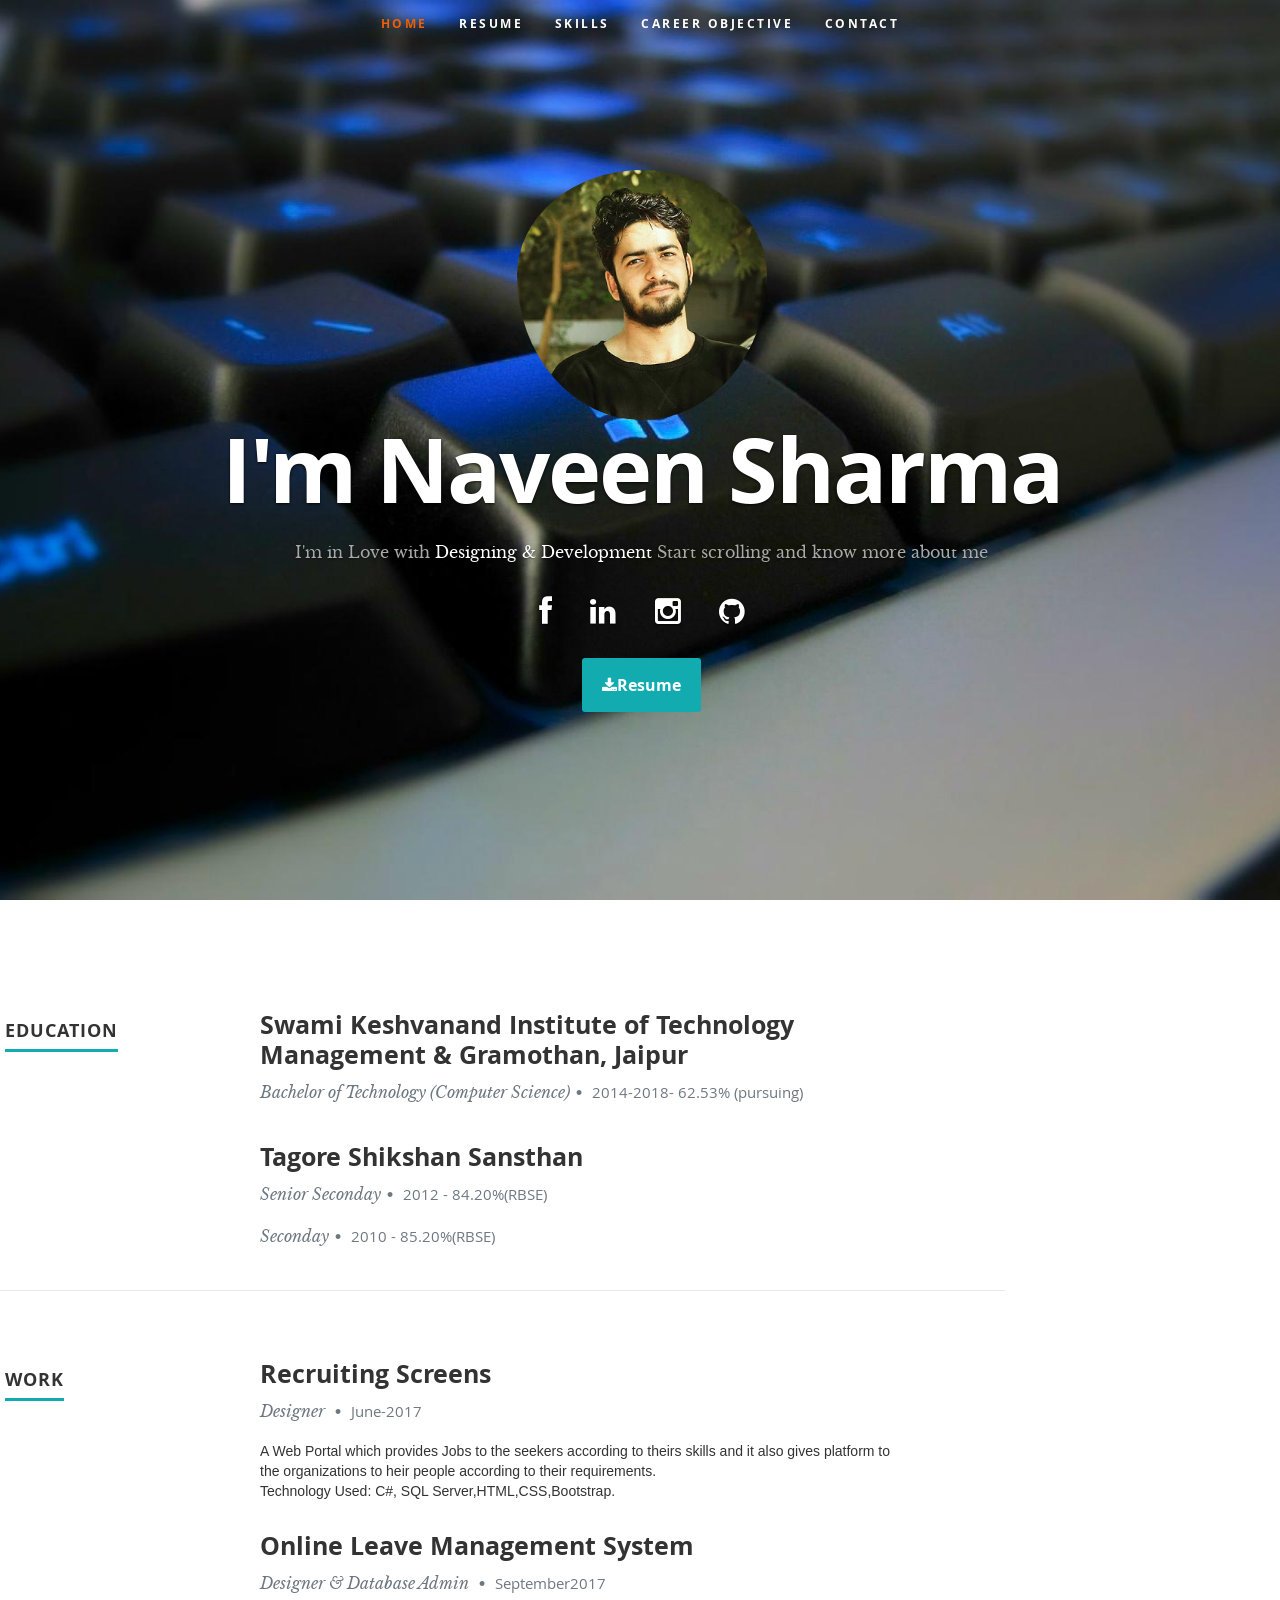
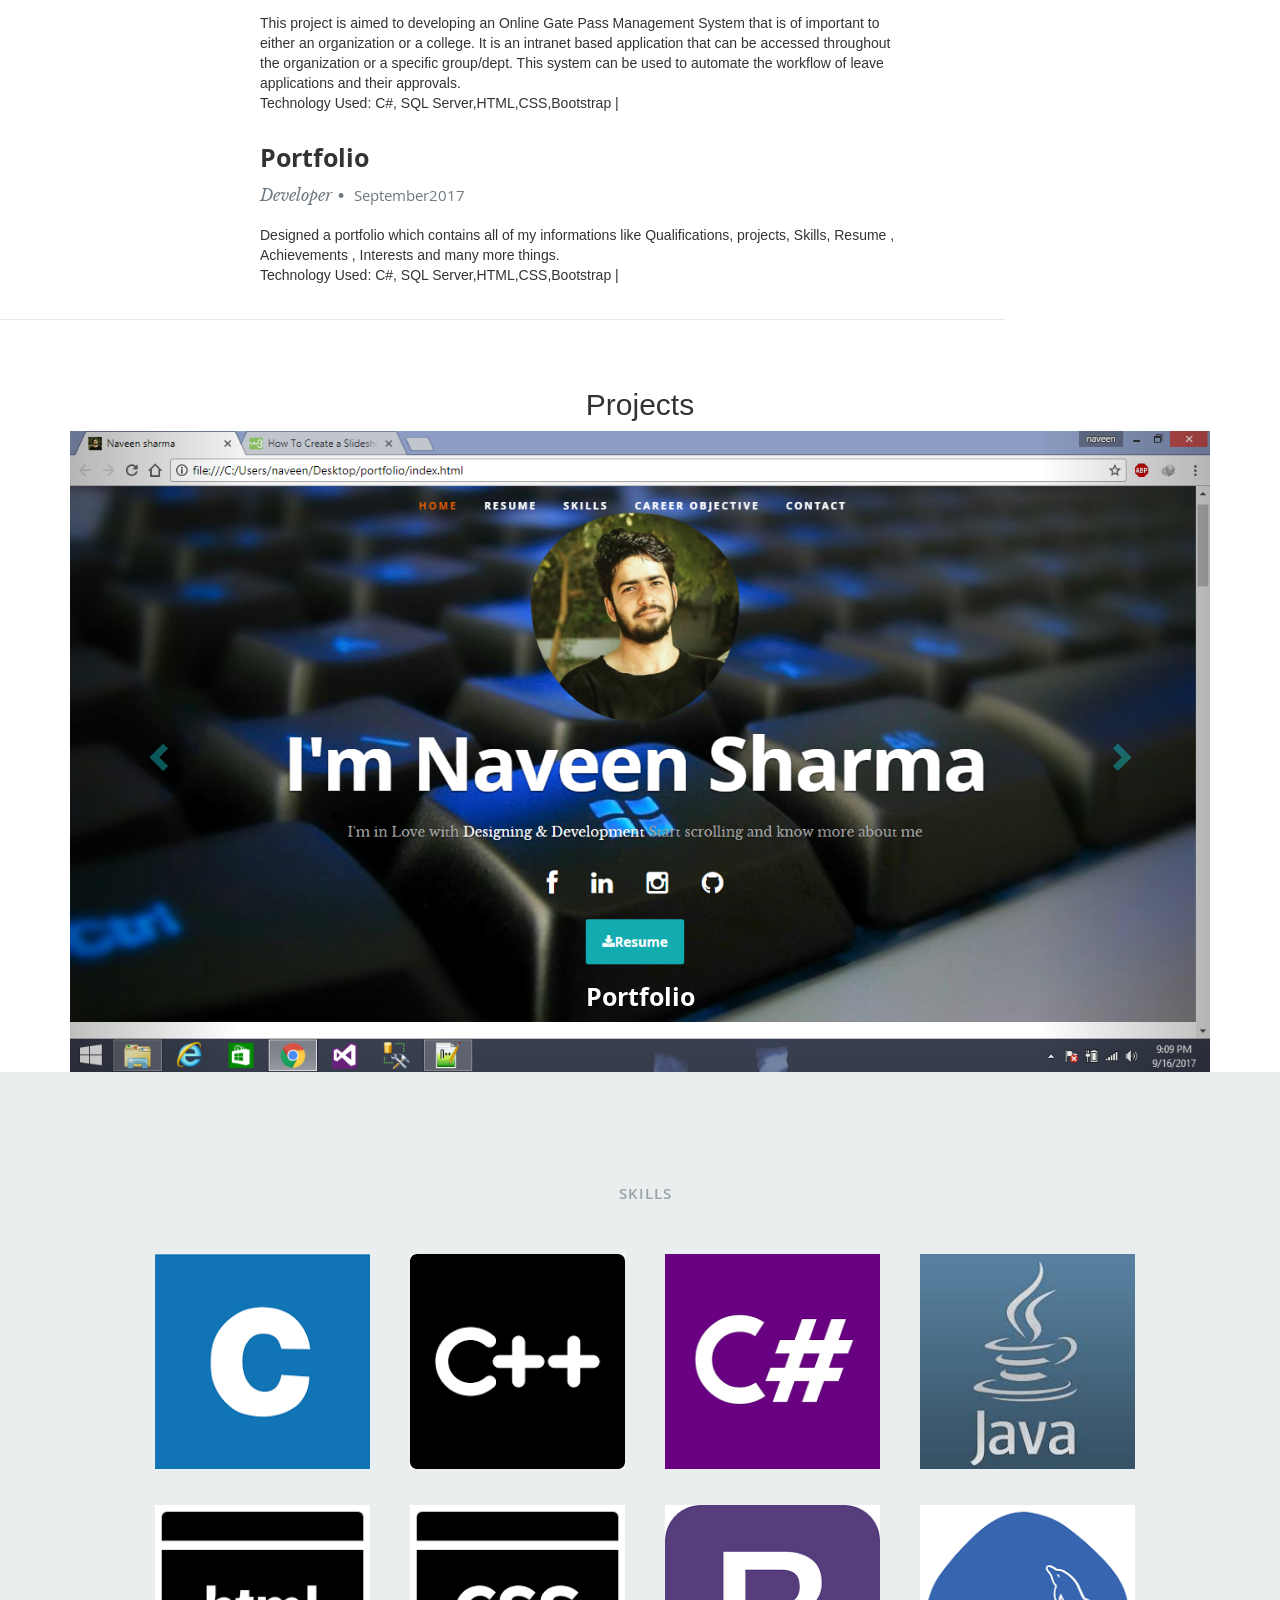
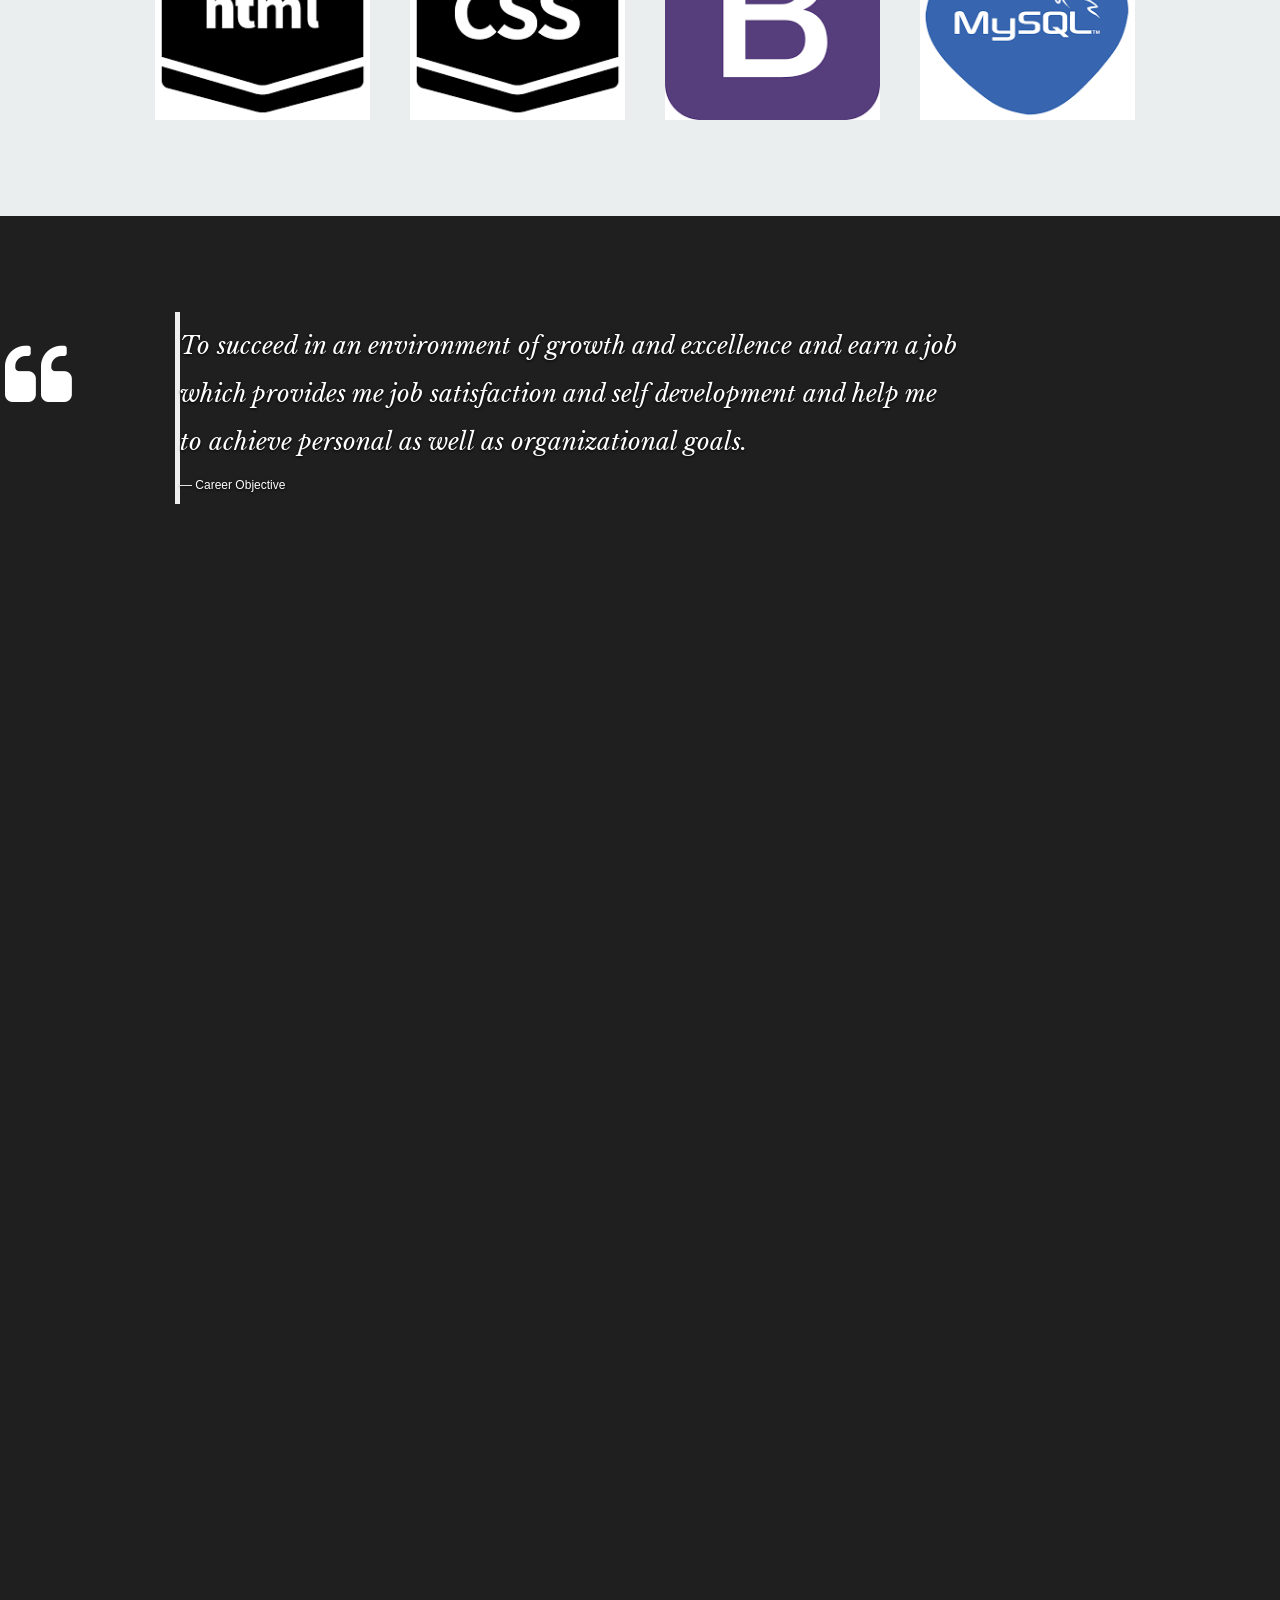
==== index.html @ 38b91054 "updates success" ====
<!DOCTYPE html>
<!--[if (gte IE 8)|!(IE)]><!--><html class="no-js" lang="en"> <!--<![endif]-->
<style>

</style>
<head>
   <meta charset="utf-8">
	<title>Naveen sharma</title>
	<meta name="portfolio" content="">
	<meta name="description" content="Webdesigner, Webdeveloper">
	<meta name="viewport" content="width=device-width, initial-scale=1, maximum-scale=1">

	<!-- CSS
    ================================================== -->
   <link rel="stylesheet" href="css/default.css">
	<link rel="stylesheet" href="css/layout.css">
   <link rel="stylesheet" href="css/media-queries.css">
   <link rel="stylesheet" href="css/magnific-popup.css">
   <link rel="stylesheet" href="https://maxcdn.bootstrapcdn.com/bootstrap/3.3.7/css/bootstrap.min.css">
   <link href="css/bootstrap.min.css" rel="stylesheet">
    <link href="css/material.min.css" rel="stylesheet">
    <link href="css/ripples.min.css" rel="stylesheet">
	 <link href="css/responsive.css" rel="stylesheet">
    <link href="css/animate.min.css" rel="stylesheet">
	<link rel="stylesheet" href="https://maxcdn.bootstrapcdn.com/bootstrap/3.3.7/css/bootstrap.min.css">
  <script src="https://ajax.googleapis.com/ajax/libs/jquery/3.2.1/jquery.min.js"></script>
  <script src="https://maxcdn.bootstrapcdn.com/bootstrap/3.3.7/js/bootstrap.min.js"></script>
	<style>
* {box-sizing:border-box}
body {font-family: Verdana,sans-serif;}
.mySlides {display:none}

/* Slideshow container */
.slideshow-container {
  max-width: 1000px;
  position: relative;
  margin: auto;
}

/* Caption text */
.text {
  color: #f2f2f2;
  font-size: 15px;
  padding: 8px 12px;
  position: absolute;
  bottom: 8px;
  width: 100%;
  text-align: center;
}

/* Number text (1/3 etc) */
.numbertext {
  color: #f2f2f2;
  font-size: 12px;
  padding: 8px 12px;
  position: absolute;
  top: 0;
}

/* The dots/bullets/indicators */
.dot {
  height: 13px;
  width: 13px;
  margin: 0 2px;
  background-color: #bbb;
  border-radius: 50%;
  display: inline-block;
  transition: background-color 0.6s ease;
}

.active {
  background-color: #717171;
}

/* Fading animation */
.fade {
  -webkit-animation-name: fade;
  -webkit-animation-duration: 1.5s;
  animation-name: fade;
  animation-duration: 1.5s;
}

@-webkit-keyframes fade {
  from {opacity: .4} 
  to {opacity: 1}
}

@keyframes fade {
  from {opacity: .4} 
  to {opacity: 1}
}

/* On smaller screens, decrease text size */
@media only screen and (max-width: 300px) {
  .text {font-size: 11px}
}
</style>
   

   <!-- Script
   ================================================== -->
	<script src="js/modernizr.js"></script>
	
	<script src="https://ajax.googleapis.com/ajax/libs/jquery/3.2.1/jquery.min.js"></script>

   <!-- Favicons
	================================================== -->
	<link rel="shortcut icon" href="favicon.ico" >


</head>

<body>

   <!-- Header
   ================================================== -->
   <header id="home">

      <nav id="nav-wrap">

         <a class="mobile-btn" href="#nav-wrap" title="Show navigation">Show navigation</a>
	      <a class="mobile-btn" href="#" title="Hide navigation">Hide navigation</a>

         <ul id="nav" class="nav">
            <li class="current"><a class="smoothscroll" href="#home">Home</a></li>
	         <li><a  href="https://drive.google.com/file/d/0B5dj8hkfL2C8Y2R0TUQ3bm9lOUE/view?usp=sharing">Resume</a></li>
            <li><a class="smoothscroll" href="#portfolio">Skills</a></li>
            <li><a class="smoothscroll" href="#testimonials">Career Objective</a></li>
            <li><a class="smoothscroll" href="#contact">Contact</a></li>
         </ul> 

      </nav>

      <div class="row banner">
         <div class="banner-text">
		 
		 <img class="img-circle" src="images/dp.png" style="padding-top:40px;width:250px;height:auto;border-radius:50%">
		 
            <h1 class="responsive-headline" style="padding-top:0px">I'm Naveen Sharma</h1>
            <h3>I'm in Love with <span>Designing & Development</span>
         Start  scrolling
            and know more about me</h3>
            
            <ul class="social">
               <li><a href="https://www.facebook.com/sharmanaveen1211"><i class="fa fa-facebook"></i></a></li>
               <li><a href="https://www.linkedin.com/in/sharmanaveen1211"><i class="fa fa-linkedin"></i></a></li>
               <li><a href="https://www.instagram.com/sharmaji_kaaa_ladka/"><i class="fa fa-instagram"></i></a></li>
               <li><a href="https://github.com/sharmanaveen1211"><i class="fa fa-github"></i></a></li>
            </ul>
			</div>
	
                  <p>
                     <a href="https://drive.google.com/file/d/0B5dj8hkfL2C8Y2R0TUQ3bm9lOUE/view?usp=sharing" class="button" ><i class="fa fa-download"></i>Resume</a>
                  </p>
               </div>
         </div>

   </header> 
 
   <section id="resume">
   
      <div class="row education">

         <div class="three columns header-col">
            <h1><span>Education</span></h1>
         </div>

         <div class="nine columns main-col">

            <div class="row item">

               <div class="twelve columns">

                  <h3>Swami Keshvanand Institute of Technology Management & Gramothan, Jaipur</h3>
                  <p class="info">Bachelor of Technology (Computer Science)<span>&bull;</span> <em class="date">2014-2018- 62.53% (pursuing)</em></p>


               </div>

            </div> <!-- item end -->

            <div class="row item">

               <div class="twelve columns">

                  <h3>Tagore Shikshan Sansthan</h3>
                  <p class="info">Senior Seconday<span>&bull;</span> <em class="date">2012 - 84.20%(RBSE)</em></p>
				   <p class="info">Seconday<span>&bull;</span> <em class="date">2010 - 85.20%(RBSE)</em></p>

               </div>

            </div> <!-- item end -->

         </div> <!-- main-col end -->

      </div> <!-- End Education -->


      <!-- Work
      ----------------------------------------------- -->
	  <div>
      <div class="row work">

         <div class="three columns header-col">
            <h1><span>Work</span></h1>
         </div>

         <div class="nine columns main-col">

            <div class="row item">

               <div class="twelve columns">

                  <h3>Recruiting Screens</h3>
                  <p class="info">Designer <span>&bull;</span> <em class="date">June-2017</em></p>

                  <p>
				  
                  A Web Portal which provides Jobs to the seekers according to theirs skills and it also gives platform to the organizations
				  to heir people according to their requirements.</br>
				  Technology Used: C#, SQL Server,HTML,CSS,Bootstrap.
                  </p>
				 
				  </div>
				  <div>
				  
				  

               </div>

            </div> <!-- item end -->

            <div class="row item">

               <div class="twelve columns">

                  <h3>Online Leave Management System</h3>
                  <p class="info">Designer & Database Admin <span>&bull;</span> <em class="date"> September2017 </em></p>

                  <p>
                  This project is aimed to developing an Online Gate Pass Management System that
                   is of important to either an organization or a college. It is an intranet based
                      application that can be accessed throughout the organization or a specific
                  group/dept. This system can be used to automate the workflow of leave applications
                  and their approvals.</br>
                    Technology Used: C#, SQL Server,HTML,CSS,Bootstrap |
                  </p>
                 
               </div>

            </div> <!-- item end -->
			 <div class="row item">

               <div class="twelve columns">

                  <h3>Portfolio</h3>
                  <p class="info">Developer<span>&bull;</span> <em class="date"> September2017 </em></p>

                  <p>
				  Designed a portfolio which contains all of my informations like Qualifications, projects,
				  Skills, Resume , Achievements , Interests and many more things.
                  </br>
                    Technology Used: C#, SQL Server,HTML,CSS,Bootstrap |
                  </p>

               </div>

            </div> <!-- item end -->

         </div> <!-- main-col end -->

      </div> <!-- End Work -->
	  

<div class="container">
  <h2 style="text-align:center">Projects</h2>
  <div id="myCarousel" class="carousel slide" data-ride="carousel">
    <!-- Indicators -->
    <ol class="carousel-indicators">
      <li data-target="#myCarousel" data-slide-to="0" class="active"></li>
      <li data-target="#myCarousel" data-slide-to="1"></li>
      <li data-target="#myCarousel" data-slide-to="2"></li>
    </ol>

    <!-- Wrapper for slides -->
    <div class="carousel-inner">

      <div class="item active">
        <img src="images/slide1.png" alt="" style="width:100%;">
        <div class="carousel-caption">
          <h3>Portfolio</h3>
          
        </div>
      </div>

      <div class="item">
        <img src="images/recruitingscreens.png" alt="" style="width:100%;">
        <div class="carousel-caption">
          <h3>Recruiting Screens</h3>
          
        </div>
      </div>
    
      <div class="item">
        <img src="images/slide3.jpg" alt="" style="width:100%;">
       <div class="carousel-caption">
          <h3> Online Leave Management System</h3>
        </div>
      </div>
  
    </div>

    <!-- Left and right controls -->
    <a class="left carousel-control" href="#myCarousel" data-slide="prev">
      <span class="glyphicon glyphicon-chevron-left"></span>
      <span class="sr-only">Previous</span>
    </a>
    <a class="right carousel-control" href="#myCarousel" data-slide="next">
      <span class="glyphicon glyphicon-chevron-right"></span>
      <span class="sr-only">Next</span>
    </a>
  </div>
</div>


   <section id="portfolio" style="padding-left:150px">

      <div class="row">

         <div class="twelve columns collapsed">

            <h1>Skills</h1>

            <!-- portfolio-wrapper -->
            <div id="portfolio-wrapper" class="bgrid-quarters s-bgrid-thirds cf">

          	   <div class="columns portfolio-item">
                  <div class="item-wrap">

                     <a href="#modal-01" title="">
                        <img  alt="" src="images/c.jpg" style="image-align:center">
                        <div class="overlay">
                           <div class="portfolio-item-meta">
          					      <h5>C Language</h5>
                           
          					   </div>
                        </div>
                        <div class="link-icon"><i class="icon-plus"></i></div>
                     </a>

                  </div>
          		</div> <!-- item end -->

               <div class="columns portfolio-item">
                  <div class="item-wrap">

                     <a href="#modal-02" title="">
                        <img alt="" src="images/cplus.jpg">
                        <div class="overlay">
                           <div class="portfolio-item-meta">
          					      <h5>C++ Language</h5>
                              
          					   </div>
                        </div>
                        <div class="link-icon"><i class="icon-plus"></i></div>
                     </a>

                  </div>
          		</div> <!-- item end -->

               <div class="columns portfolio-item">
                  <div class="item-wrap">

                     <a href="#modal-03" title="">
                        <img alt="" src="images/csharp.jpg">
                        <div class="overlay">
                           <div class="portfolio-item-meta">
          					      <h5>C#</h5>
                              <p>Backend</p>
          					   </div>
                        </div>
                        <div class="link-icon"><i class="icon-plus"></i></div>
                     </a>

                  </div>
          		</div> <!-- item end -->

               <div class="columns portfolio-item">
                  <div class="item-wrap">

                     <a href="#modal-04" title="">
                        <img alt="" src="images/java.jpg">
                        <div class="overlay">
                           <div class="portfolio-item-meta">
          					      <h5>Java</h5>
                              <p>Beginner</p>
          					   </div>
                        </div>
                        <div class="link-icon"><i class="icon-plus"></i></div>
                     </a>

                  </div>
          		</div> <!-- item end -->

               <div class="columns portfolio-item">
                  <div class="item-wrap">

                     <a href="#modal-05" title="">
                        <img alt="" src="images/html.jpg">
                        <div class="overlay">
                           <div class="portfolio-item-meta">
          					      <h5>HTML</h5>
                              <p>Desiging</p>
          					   </div>
                        </div>
                        <div class="link-icon"><i class="icon-plus"></i></div>
                     </a>

                  </div>
          		</div> <!-- item end -->

               <div class="columns portfolio-item">
                  <div class="item-wrap">

                     <a href="#modal-06" title="">
                        <img alt="" src="images/css.jpg">
                        <div class="overlay">
                           <div class="portfolio-item-meta">
          					      <h5>CSS</h5>
                              <p>Desiging</p>
          					   </div>
                        </div>
                        <div class="link-icon"><i class="icon-plus"></i></div>
                     </a>

                  </div>
          		</div> <!-- item end -->

               <div class="columns portfolio-item">
                  <div class="item-wrap">

                     <a href="#modal-07" title="">
                        <img alt="" src="images/bootstrap.jpg">
                        <div class="overlay">
                           <div class="portfolio-item-meta">
          					      <h5>Bootstrap</h5>
                              <
          					   </div>
                        </div>
                        <div class="link-icon"><i class="icon-plus"></i></div>
                     </a>

                  </div>
          		</div> <!-- item end -->

               <div class="columns portfolio-item">
                  <div class="item-wrap">

                     <a href="#modal-08" title="">
                        <img alt="" src="images/mysql.jpg">
                        <div class="overlay">
                           <div class="portfolio-item-meta">
          					      <h5>MySql</h5>
                              <p>Database</p>
          					   </div>
                        </div>
                        <div class="link-icon"><i class="icon-plus"></i></div>
                     </a>

                  </div>
          		</div>  <!-- item end -->
				

            </div> <!-- portfolio-wrapper end -->

         </div> <!-- twelve columns end -->


         <!-- Modal Popup
	      --------------------------------------------------------------- -->

         <div id="modal-01" class="popup-modal mfp-hide">

		      <img class="scale-with-grid" src="images/m-c.jpg" alt="" />

		      <div class="description-box">
			      <h4>C Language</h4>
			      <p>C is a computer programming language. That means that you can use C to create lists of instructions for a computer to follow. C is one of thousands of programming languages currently in use..</p>
               <span class="categories"><i class="fa fa-tag"></i>Base Language</span>
		      </div>

            <div class="link-box">
               
		         <a class="popup-modal-dismiss">Close</a>
            </div>

	      </div><!-- modal-01 End -->

         <div id="modal-02" class="popup-modal mfp-hide">

		      <img class="scale-with-grid" src="images/m-cplus.jpg" alt="" />

		      <div class="description-box">
			      <h4>C++ language</h4>
			      <p>C++ is a general-purpose object-oriented programming (OOP) language, developed by Bjarne Stroustrup, and is an extension of the C language. ... Initially, the language was called "C with classes" as it had all the properties of the C language with an additional concept of "classes." However, it was renamed C++ in 1983..</p>
               <span class="categories"><i class="fa fa-tag"></i>Object Oriented Language</span>
		      </div>

            <div class="link-box">
               
		         <a class="popup-modal-dismiss">Close</a>
            </div>

	      </div><!-- modal-02 End -->

         <div id="modal-03" class="popup-modal mfp-hide">

		      <img class="scale-with-grid" src="images/m-csharp.jpg" alt="" />

		      <div class="description-box">
			      <h4>C#</h4>
			      <p>C# (pronounced "C-sharp") is an object-oriented programming language from Microsoft that aims to combine the computing power of C++ with the programming ease of Visual Basic. C# is based on C++ and contains features similar to those of Java..</p>
               <span class="categories"><i class="fa fa-tag"></i>Backend</span>
		      </div>

            <div class="link-box">
              
		         <a class="popup-modal-dismiss">Close</a>
            </div>

	      </div><!-- modal-03 End -->

         <div id="modal-04" class="popup-modal mfp-hide">

		      <img class="scale-with-grid" src="images/m-java.jpg" alt="" />

		      <div class="description-box">
			      <h4>Java</h4>
			      <p>Java is an Object-Oriented Language. Java is defined as an object-oriented language similar to C++, but simplified to eliminate language features that cause common programming errors. ... Bytecode can also be converted directly into machine language instructions by a just-in-time compiler (JIT).</p>
               <span class="categories"><i class="fa fa-tag"></i>Beginner</span>
		      </div>

            <div class="link-box">
               
		         <a class="popup-modal-dismiss">Close</a>
            </div>

	      </div><!-- modal-04 End -->

         <div id="modal-05" class="popup-modal mfp-hide">

		      <img class="scale-with-grid" src="images/m-html.jpg" alt="" />

		      <div class="description-box">
			      <h4>HTML</h4>
			      <p>The definition of HTML is HyperText Markup Language. ... Markup is what HTML tags do to the text inside them. They mark it as a certain type of text (italicised text, for example). HTML is a Language, as it has code-words and syntax like any other language.It is used for Webdesigning</p>
               <span class="categories"><i class="fa fa-tag"></i>Webdesign</span>
		      </div>

            <div class="link-box">
               
		         <a class="popup-modal-dismiss">Close</a>
            </div>

	      </div><!-- modal-05 End -->

         <div id="modal-06" class="popup-modal mfp-hide">

		      <img class="scale-with-grid" src="images/m-css.jpg" alt="" />

		      <div class="description-box">
			      <h4>CSS</h4>
			      <p>Cascading Style Sheets (CSS) is a style sheet language used for describing the presentation of a document written in a markup language.CSS is designed primarily to enable the separation of presentation and content, including aspects such as the layout, colors, and fonts.</p>
               <span class="categories"><i class="fa fa-tag"></i>Webdesign</span>
		      </div>

            <div class="link-box">
              
		         <a class="popup-modal-dismiss">Close</a>
            </div>

	      </div><!-- modal-06 End -->

         <div id="modal-07" class="popup-modal mfp-hide">

		      <img class="scale-with-grid" src="images/m-bootstrap.jpg" alt="" />

		      <div class="description-box">
			      <h4>Bootstrap</h4>
			      <p>Bootstrap is a free and open-source front-end web framework for designing websites and web applications. It contains HTML- and CSS-based design templates for typography, forms, buttons, navigation and other interface components, as well as optional JavaScript extensions. Unlike many web frameworks, it concerns itself with front-end development only.</p>
               <span class="categories"><i class="fa fa-tag"></i>Webdesign</span>
		      </div>

            <div class="link-box">
               
		         <a class="popup-modal-dismiss">Close</a>
            </div>

	      </div><!-- modal-07 End -->

         <div id="modal-08" class="popup-modal mfp-hide">

		      <img class="scale-with-grid" src="images/m-mysql.jpg" alt="" />

		      <div class="description-box">
			      <h4>MySQL</h4>
			      <p>MySQL is an open source relational database management system which is used to create database while a software development or Web developement.</p>
               <span class="categories"><i class="fa fa-tag"></i>Database</span>
		      </div>

            <div class="link-box">
               
		         <a class="popup-modal-dismiss">Close</a>
            </div>

	      </div><!-- modal-01 End -->


      </div> <!-- row End -->

   </section> <!-- Portfolio Section End-->
   
   
  

   <section id="testimonials">

      <div class="text-container">

         <div class="row">

            <div class="two columns header-col">

               <h1><span>Career Objective</span></h1>

            </div>

            <div class="ten columns flex-container">

               <div class="flexslider">

                  <ul class="slides">

                     <li>
                        <blockquote>
                           <p> To succeed in an environment of growth and excellence and earn a job which provides me job satisfaction and 
                               self development and help me to achieve personal as well as organizational goals.						   
                           </p>
                           <cite>Career Objective</cite>
                        </blockquote>
                     </li> <!-- slide ends -->

                    

                  </ul>

               </div> <!-- div.flexslider ends -->

            </div> <!-- div.flex-container ends -->

         </div> <!-- row ends -->

       </div>  <!-- text-container ends -->

   </section> <!-- Testimonials Section End-->
   


   <!-- Contact Section
   ================================================== -->
   <div style="padding-top:25px;background:#99e6ff">
   <h1 style="text-align:center; font-size:67.5px;font-family:High Tower Text;"> Location </h>
  <div class="map-area" style="padding-top:35px">
<div class="map">
<iframe src="https://www.google.com/maps/embed/v1/place?key=AIzaSyAolcLTY3ocJUfRWX0HcW7jisp1Cs_P0Go&q=The+Devil's+Club,Jagatpura+Jaipur" width="100%" height="400" frameborder="0" style="border:0" allowfullscreen></iframe>
</div>
</div>
</div>          




 <section id="contact">
      <div class="container">
        <div class="row">
          <div class=" wow fadeInLeft" data-wow-duration="1000ms" data-wow-delay="300ms">
            <h2 class="section-title">For Contact</h2>
            <div class="row">
              <div class="col-md-4 col-sm-4">
                <div class="info">
                  <div class="icon">
                    <i class="mdi-maps-map"></i>
                  </div>
                  <h4>Location</h4>
                  <p>Jaipur, Rajasthan</p>
                </div>
              </div>
              <div class="col-md-4 col-sm-4">
                <div class="info">
                  <div class="icon">
                    <a href="mailto:sharmanaveen1211@gmail.com"><i class="mdi-content-mail"></i></a>
                  </div>
                  <h4>Email</h4>
                  <p>sharmanaveen1211@gmail.com</p>
                </div>
              </div>
              <div class="clear"></div>
              <div class="col-md-4 col-sm-4">
                <div class="info">
                  <div class="icon">
                    <i class="mdi-action-settings-phone"></i>
                  </div>
                  <h4>Phone Number</h4>
                  <p>+91-9587121212</p>
                </div>
              </div>
              
          
        </div>
      </div>
    </section>      
            


   <!-- footer
   ================================================== -->
   <footer>

      <div class="row">

         <div class="twelve columns">

            <ul class="social-links">
               <li><a href="https://www.facebook.com/sharmanaveen1211"><i class="fa fa-facebook"></i></a></li>
               <li><a href="https://www.linkedin.com/in/sharmanaveen1211"><i class="fa fa-linkedin"></i></a></li>
               <li><a href="https://www.instagram.com/sharmaji_kaaa_ladka/"><i class="fa fa-instagram"></i></a></li>
               <li><a href="https://github.com/sharmanaveen1211"><i class="fa fa-github"></i></a></li>
            </ul>

            <ul class="copyright">
               <li>&copy; Copyright 2017 Naveen Sharma</li>
               <li>Designed and Developed by Naveen Sharma</a></li>   
            </ul>

         </div>

         <div id="go-top"><a class="smoothscroll" title="Back to Top" href="#home"><i class="icon-up-open"></i></a></div>

      </div>

   </footer> <!-- Footer End-->

   <!-- Java Script
   ================================================== -->
   <script src="http://ajax.googleapis.com/ajax/libs/jquery/1.10.2/jquery.min.js"></script>
   <script>window.jQuery || document.write('<script src="js/jquery-1.10.2.min.js"><\/script>')</script>
   <script type="text/javascript" src="js/jquery-migrate-1.2.1.min.js"></script>

   <script src="js/jquery.flexslider.js"></script>
   <script src="js/waypoints.js"></script>
   <script src="js/jquery.fittext.js"></script>
   <script src="js/magnific-popup.js"></script>
   <script src="js/init.js"></script>

</body>

</html>
---- css/default.css ----
/*
=====================================================================
*   Ceevee v1.0 Default Stylesheet
*   url: styleshout.com
*   03-17-2014
=====================================================================

TOC:
a. Webfonts and Icon fonts
b. Reset
c. Default Styles
   1. Basic
   2. Typography
   3. Links
   4. Images
   5. Buttons
   6. Forms
d. Grid
e. Others
   1. Clearing
   2. Misc

=====================================================================  */

/* ------------------------------------------------------------------ */
/* a. Webfonts and Icon fonts
 ------------------------------------------------------------------ */

@import url("fonts.css");
@import url("fontello/css/fontello.css");
@import url("font-awesome/css/font-awesome.min.css");

/* ------------------------------------------------------------------
/* b. Reset
      Adapted from:
      Normalize.css - https://github.com/necolas/normalize.css/
      HTML5 Doctor Reset - html5doctor.com/html-5-reset-stylesheet/
/* ------------------------------------------------------------------ */

html, body, div, span, object, iframe,
h1, h2, h3, h4, h5, h6, p, blockquote, pre,
abbr, address, cite, code,
del, dfn, em, img, ins, kbd, q, samp,
small, strong, sub, sup, var,
b, i,
dl, dt, dd, ol, ul, li,
fieldset, form, label, legend,
table, caption, tbody, tfoot, thead, tr, th, td,
article, aside, canvas, details, figcaption, figure,
footer, header, hgroup, menu, nav, section, summary,
time, mark, audio, video {
   margin: 0;
   padding: 0;
   border: 0;
   outline: 0;
   font-size: 100%;
   vertical-align: baseline;
   background: transparent;
}

article,aside,details,figcaption,figure,
footer,header,hgroup,menu,nav,section {
   display: block;
}

audio,
canvas,
video {
   display: inline-block;
}

audio:not([controls]) {
   display: none;
   height: 0;
}

[hidden] { display: none; }

code, kbd, pre, samp {
   font-family: monospace, serif;
   font-size: 1em;
}

pre {
   white-space: pre;
   white-space: pre-wrap;
   word-wrap: break-word;
}

blockquote, q { quotes: &#8220 &#8220; }

blockquote:before, blockquote:after,
q:before, q:after {
   content: '';
   content: none;
}

ins {
   background-color: #ff9;
   color: #000;
   text-decoration: none;
}

mark {
   background-color: #A7F4F6;
   color: #555;
}

del { text-decoration: line-through; }

abbr[title], dfn[title] {
   border-bottom: 1px dotted;
   cursor: help;
}

table {
   border-collapse: collapse;
   border-spacing: 0;
}


/* ------------------------------------------------------------------ */
/* c. Default and Basic Styles
      Adapted from:
      Skeleton CSS Framework - http://www.getskeleton.com/
      Typeplate Typographic Starter Kit - http://typeplate.com/
/* ------------------------------------------------------------------ */

/*  1. Basic  ------------------------------------------------------- */

*,
*:before,
*:after {
   -moz-box-sizing: border-box;
   -webkit-box-sizing: border-box;
   box-sizing: border-box;
}

html {
   font-size: 62.5%;
   -webkit-font-smoothing: antialiased;
}

body {
   background: #fff;
   font-family: 'opensans-regular', sans-serif;
   font-weight: normal;
   font-size: 15px;
   line-height: 30px;
	color: #838C95;

   -webkit-font-smoothing: antialiased; /* Fix for webkit rendering */
	-webkit-text-size-adjust: 100%;
}

/*  2. Typography
       Vertical rhythm with leading derived from 6
--------------------------------------------------------------------- */

h1, h2, h3, h4, h5, h6 {
   color: #313131;
	font-family: 'opensans-bold', sans-serif;
   font-weight: normal;
}
h1 a, h2 a, h3 a, h4 a, h5 a, h6 a { font-weight: inherit; }
h1 { font-size: 38px; line-height: 42px; margin-bottom: 12px; letter-spacing: -1px; }
h2 { font-size: 28px; line-height: 36px; margin-bottom: 6px; }
h3 { font-size: 22px; line-height: 30px; margin-bottom: 12px; }
h4 { font-size: 20px; line-height: 30px; margin-bottom: 6px; }
h5 { font-size: 18px; line-height: 30px; }
h6 { font-size: 14px; line-height: 30px; }
.subheader { }

p { margin: 0 0 30px 0; }
p img { margin: 0; }
p.lead {
   font: 19px/36px 'opensans-light', sans-serif;
   margin-bottom: 18px;
}

/* for 'em' and 'strong' tags, font-size and line-height should be same with
the body tag due to rendering problems in some browsers */
em { font: 15px/30px 'opensans-italic', sans-serif; }
strong, b { font: 15px/30px 'opensans-bold', sans-serif; }
small { font-size: 11px; line-height: inherit; }

/*	Blockquotes */
blockquote {
   margin: 30px 0px;
   padding-left: 40px;
   position: relative;
}
blockquote:before {
   content: "\201C";
   opacity: 0.45;
   font-size: 80px;
   line-height: 0px;
   margin: 0;
   font-family: arial, sans-serif;

   position: absolute;
   top:  30px;
	left: 0;
}
blockquote p {
   font-family: 'librebaskerville-italic', serif;
   padding: 0;
   font-size: 18px;
   line-height: 36px;
}
blockquote cite {
   display: block;
   font-size: 12px;
   font-style: normal;
   line-height: 18px;
}
blockquote cite:before { content: "\2014 \0020"; }
blockquote cite a,
blockquote cite a:visited { color: #8B9798; border: none }

/* ---------------------------------------------------------------------
/*  Pull Quotes Markup
/*
    <aside class="pull-quote">
		<blockquote>
			<p></p>
		</blockquote>
	 </aside>
/*
/* --------------------------------------------------------------------- */
.pull-quote {
   position: relative;
	padding: 18px 30px 18px 0px;
}
.pull-quote:before,
.pull-quote:after {
	height: 1em;
	opacity: 0.45;
	position: absolute;
	font-size: 80px;
   font-family: Arial, Sans-Serif;
}
.pull-quote:before {
	content: "\201C";
	top:  33px;
	left: 0;
}
.pull-quote:after {
	content: '\201D';
	bottom: -33px;
	right: 0;
}
.pull-quote blockquote {
   margin: 0;
}
.pull-quote blockquote:before {
   content: none;
}

/* Abbreviations */
abbr {
   font-family: 'opensans-bold', sans-serif;
	font-variant: small-caps;
	text-transform: lowercase;
   letter-spacing: .5px;
	color: gray;
}
abbr:hover { cursor: help; }

/* drop cap */
.drop-cap:first-letter {
	float: left;
	margin: 0;
	padding: 14px 6px 0 0;
	font-size: 84px;
	font-family: /* Copperplate */ 'opensans-bold', sans-serif;
   line-height: 60px;
	text-indent: 0;
	background: transparent;
	color: inherit;
}

hr { border: solid #E3E3E3; border-width: 1px 0 0; clear: both; margin: 11px 0 30px; height: 0; }


/*  3. Links  ------------------------------------------------------- */

a, a:visited {
   text-decoration: none;
   outline: 0;
   color: #11ABB0;

   -webkit-transition: color .3s ease-in-out;
   -moz-transition: color .3s ease-in-out;
   -o-transition: color .3s ease-in-out;
   transition: color .3s ease-in-out;
}
a:hover, a:focus { color: #313131; }
p a, p a:visited { line-height: inherit; }


/*  4. List  --------------------------------------------------------- */

ul, ol { margin-bottom: 24px; margin-top: 12px; }
ul { list-style: none outside; }
ol { list-style: decimal; }
ol, ul.square, ul.circle, ul.disc { margin-left: 30px; }
ul.square { list-style: square outside; }
ul.circle { list-style: circle outside; }
ul.disc { list-style: disc outside; }
ul ul, ul ol,
ol ol, ol ul { margin: 6px 0 6px 30px; }
ul ul li, ul ol li,
ol ol li, ol ul li { margin-bottom: 6px; }
li { line-height: 18px; margin-bottom: 12px; }
ul.large li { }
li p { }

/* ---------------------------------------------------------------------
/*  Stats Tab Markup

    <ul class="stats-tabs">
		<li><a href="#">[value]<b>[name]</b></a></li>
	 </ul>

    Extend this object into your markup.
/*
/* --------------------------------------------------------------------- */
.stats-tabs {
   padding: 0;
   margin: 24px 0;
}
.stats-tabs li {
	display: inline-block;
	margin: 0 10px 18px 0;
	padding: 0 10px 0 0;
	border-right: 1px solid #ccc;
}
.stats-tabs li:last-child {
	margin: 0;
	padding: 0;
	border: none;
}
.stats-tabs li a {
	display: inline-block;
	font-size: 22px;
	font-family: 'opensans-bold', sans-serif;
   border: none;
   color: #313131;
}
.stats-tabs li a:hover {
   color:#11ABB0;
}
.stats-tabs li a b {
	display: block;
	margin: 6px 0 0 0;
	font-size: 13px;
	font-family: 'opensans-regular', sans-serif;
   color: #8B9798;
}

/* definition list */
dl { margin: 12px 0; }
dt { margin: 0; color:#11ABB0; }
dd { margin: 0 0 0 20px; }

/* Lining Definition Style Markup */
.lining dt,
.lining dd {
	display: inline;
	margin: 0;
}
.lining dt + dt:before,
.lining dd + dt:before {
	content: "\A";
	white-space: pre;
}
.lining dd + dd:before {
	content: ", ";
}
.lining dd:before {
	content: ": ";
	margin-left: -0.2em;
}

/* Dictionary Definition Style Markup */
.dictionary-style dt {
	display: inline;
	counter-reset: definitions;
}
.dictionary-style dt + dt:before {
	content: ", ";
	margin-left: -0.2em;
}
.dictionary-style dd {
	display: block;
	counter-increment: definitions;
}
.dictionary-style dd:before {
	content: counter(definitions, decimal) ". ";
}

/* Pagination */
.pagination {
   margin: 36px auto;
   text-align: center;
}
.pagination ul li {
   display: inline-block;
   margin: 0;
   padding: 0;
}
.pagination .page-numbers {
   font: 15px/18px 'opensans-bold', sans-serif;
   display: inline-block;
   padding: 6px 10px;
   margin-right: 3px;
   margin-bottom: 6px;
	color: #6E757C;
	background-color: #E6E8EB;

	-webkit-transition: all 200ms ease-in-out;
	-moz-transition: all 200ms ease-in-out;
	-o-transition: all 200ms ease-in-out;
	-ms-transition: all 200ms ease-in-out;
	transition: all 200ms ease-in-out;

   -moz-border-radius: 3px;
   -webkit-border-radius: 3px;
   -khtml-border-radius: 3px;
	border-radius: 3px;
}
.pagination .page-numbers:hover {
   background: #838A91;
   color: #fff;
}
.pagination .current,
.pagination .current:hover {
   background-color: #11ABB0;
   color: #fff;
}
.pagination .inactive,
.pagination .inactive:hover {
   background-color: #E6E8EB;
	color: #A9ADB2;
}
.pagination .prev, .pagination .next {}

/*  5. Images  --------------------------------------------------------- */

img {
   max-width: 100%;
   height: auto;
}
img.pull-right { margin: 12px 0px 0px 18px; }
img.pull-left { margin: 12px 18px 0px 0px; }

/*  6. Buttons  --------------------------------------------------------- */

.button,
.button:visited,
button,
input[type="submit"],
input[type="reset"],
input[type="button"] {
   font: 16px/30px 'opensans-bold', sans-serif;
   background: #11ABB0;
   display: inline-block;
	text-decoration: none;
   letter-spacing: 0;
   color: #fff;
	padding: 12px 20px;
	margin-bottom: 18px;
   border: none;
   cursor: pointer;
   height: auto;

   -webkit-transition: all .2s ease-in-out;
	-moz-transition: all .2s ease-in-out;
	-o-transition: all .2s ease-in-out;
	-ms-transition: all .2s ease-in-out;
	transition: all .2s ease-in-out;

   -moz-border-radius: 3px;
   -webkit-border-radius: 3px;
   -khtml-border-radius: 3px;
   border-radius: 3px;
}

.button:hover,
button:hover,
input[type="submit"]:hover,
input[type="reset"]:hover,
input[type="button"]:hover {
   background: #3d4145;
   color: #fff;
}

.button:active,
button:active,
input[type="submit"]:active,
input[type="reset"]:active,
input[type="button"]:active {
   background: #3d4145;
   color: #fff;
}

.button.full-width,
button.full-width,
input[type="submit"].full-width,
input[type="reset"].full-width,
input[type="button"].full-width {
	width: 100%;
	padding-left: 0 !important;
	padding-right: 0 !important;
	text-align: center;
}

/* Fix for odd Mozilla border & padding issues */
button::-moz-focus-inner,
input::-moz-focus-inner {
    border: 0;
    padding: 0;
}


/*  7. Forms  --------------------------------------------------------- */

form { margin-bottom: 24px; }
fieldset { margin-bottom: 24px; }

input[type="text"],
input[type="password"],
input[type="email"],
textarea,
select {
   display: block;
   padding: 18px 15px;
   margin: 0 0 24px 0;
   border: 0;
   outline: none;
   vertical-align: middle;
   min-width: 225px;
	max-width: 100%;
   font-size: 15px;
   line-height: 24px;
	color: #647373;
	background: #D3D9D9;

}

/* select { padding: 0;
   width: 220px;
   } */

input[type="text"]:focus,
input[type="password"]:focus,
input[type="email"]:focus,
textarea:focus {
   color: #B3B7BC;
	background-color: #3d4145;
}

textarea { min-height: 220px; }

label,
legend {
   font: 16px/24px 'opensans-bold', sans-serif;
	margin: 12px 0;
   color: #3d4145;
   display: block;
}
label span,
legend span {
	color: #8B9798;
   font: 14px/24px 'opensans-regular', sans-serif;
}

input[type="checkbox"],
input[type="radio"] {
    font-size: 15px;
    color: #737373;
}

input[type="checkbox"] { display: inline; }

/* ------------------------------------------------------------------ */
/* d. Grid
---------------------------------------------------------------------
   gutter = 40px.
/* ------------------------------------------------------------------ */

/* default
--------------------------------------------------------------- */
.row {
   width: 96%;
   max-width: 1020px;
   margin: 0 auto;
}
/* fixed width for IE8 */
.ie .row { width: 1000px ; }

.narrow .row { max-width: 980px; }

.row .row { width: auto; max-width: none; margin: 0 -20px; }

/* row clearing */
.row:before,
.row:after {
    content: " ";
    display: table;
}
.row:after {
    clear: both;
}

.column, .columns {
   position: relative;
   padding: 0 20px;
   min-height: 1px;
   float: left;
}
.column.centered, .columns.centered  {
    float: none;
    margin: 0 auto;
}

/* removed gutters */
.row.collapsed > .column,
.row.collapsed > .columns,
.column.collapsed, .columns.collapsed  { padding: 0; }

[class*="column"] + [class*="column"]:last-child { float: right; }
[class*="column"] + [class*="column"].end { float: right; }

/* column widths */
.row .one         { width: 8.33333%; }
.row .two         { width: 16.66667%; }
.row .three       { width: 25%; }
.row .four        { width: 33.33333%; }
.row .five        { width: 41.66667%; }
.row .six         { width: 50%; }
.row .seven       { width: 58.33333%; }
.row .eight       { width: 66.66667%; }
.row .nine        { width: 75%; }
.row .ten         { width: 83.33333%; }
.row .eleven      { width: 91.66667%; }
.row .twelve      { width: 100%; }

/* Offsets */
.row .offset-1    { margin-left: 8.33333%; }
.row .offset-2    { margin-left: 16.66667%; }
.row .offset-3    { margin-left: 25%; }
.row .offset-4    { margin-left: 33.33333%; }
.row .offset-5    { margin-left: 41.66667%; }
.row .offset-6    { margin-left: 50%; }
.row .offset-7    { margin-left: 58.33333%; }
.row .offset-8    { margin-left: 66.66667%; }
.row .offset-9    { margin-left: 75%; }
.row .offset-10   { margin-left: 83.33333%; }
.row .offset-11   { margin-left: 91.66667%; }

/* Push/Pull */
.row .push-1      { left: 8.33333%; }
.row .pull-1      { right: 8.33333%; }
.row .push-2      { left: 16.66667%; 	}
.row .pull-2      { right: 16.66667%; }
.row .push-3      { left: 25%; }
.row .pull-3      { right: 25%;	}
.row .push-4      { left: 33.33333%; }
.row .pull-4      { right: 33.33333%; }
.row .push-5      { left: 41.66667%; }
.row .pull-5      { right: 41.66667%; }
.row .push-6      { left: 50%; }
.row .pull-6      { right: 50%; }
.row .push-7      { left: 58.33333%; }
.row .pull-7      { right: 58.33333%; }
.row .push-8      { left: 66.66667%; 	}
.row .pull-8      { right: 66.66667%; }
.row .push-9      { left: 75%; }
.row .pull-9      { right: 75%; }
.row .push-10     { left: 83.33333%; }
.row .pull-10     { right: 83.33333%; }
.row .push-11     { left: 91.66667%; }
.row .pull-11     { right: 91.66667%; }

/* block grids
--------------------------------------------------------------------- */
.bgrid-sixths [class*="column"]   { width: 16.66667%; }
.bgrid-quarters [class*="column"] { width: 25%; }
.bgrid-thirds [class*="column"]   { width: 33.33333%; }
.bgrid-halves [class*="column"]   { width: 50%; }

[class*="bgrid"] [class*="column"] + [class*="column"]:last-child { float: left; }

/* Left clearing for block grid columns - columns that changes width in
different screen sizes. Allows columns with different heights to align
properly.
--------------------------------------------------------------------- */
.first { clear: left; }   /* first column in default screen */
.s-first { clear: none; } /* first column in smaller screens */

/* smaller screens
--------------------------------------------------------------- */
@media only screen and (max-width: 900px) {

   /* block grids on small screens */
   .s-bgrid-sixths [class*="column"]   { width: 16.66667%; }
   .s-bgrid-quarters [class*="column"] { width: 25%; }
   .s-bgrid-thirds [class*="column"]   { width: 33.33333%; }
   .s-bgrid-halves [class*="column"]   { width: 50%; }

   /* block grids left clearing */
   .first { clear: none; }
   .s-first { clear: left; }

}

/* mobile wide/smaller tablets
--------------------------------------------------------------- */
@media only screen and (max-width: 767px) {

   .row {
	   width: 460px;
	   margin: 0 auto;
      padding: 0;
	}
   .column, .columns {
	   width: auto !important;
	   float: none;
	   margin-left: 0;
	   margin-right: 0;
      padding: 0 30px;
   }
   .row .row { width: auto; max-width: none; margin: 0 -30px; }

   [class*="column"] + [class*="column"]:last-child { float: none; }
   [class*="bgrid"] [class*="column"] + [class*="column"]:last-child { float: none; }

   /* Offsets */
   .row .offset-1    { margin-left: 0%; }
   .row .offset-2    { margin-left: 0%; }
   .row .offset-3    { margin-left: 0%; }
   .row .offset-4    { margin-left: 0%; }
   .row .offset-5    { margin-left: 0%; }
   .row .offset-6    { margin-left: 0%; }
   .row .offset-7    { margin-left: 0%; }
   .row .offset-8    { margin-left: 0%; }
   .row .offset-9    { margin-left: 0%; }
   .row .offset-10   { margin-left: 0%; }
   .row .offset-11   { margin-left: 0%; }
}

/* mobile narrow
--------------------------------------------------------------- */
@media only screen and (max-width: 460px) {

   .row { width: auto; }

}

/* larger screens
--------------------------------------------------------------- */
@media screen and (min-width: 1200px) {

   .wide .row { max-width: 1180px; }

}

/* ------------------------------------------------------------------ */
/* e. Others
/* ------------------------------------------------------------------ */

/*  1. Clearing
    (http://nicolasgallagher.com/micro-clearfix-hack/
--------------------------------------------------------------------- */

.cf:before,
.cf:after {
    content: " ";
    display: table;
}
.cf:after {
    clear: both;
}

/*  2. Misc -------------------------------------------------------- */

.remove-bottom { margin-bottom: 0 !important; }
.half-bottom { margin-bottom: 12px !important; }
.add-bottom { margin-bottom: 24px !important; }
.no-border { border: none; }

.text-center  { text-align: center !important; }
.text-left    { text-align: left !important; }
.text-right   { text-align: right !important; }
.pull-left    { float: left !important; }
.pull-right   { float: right !important; }
.align-center {
	margin-left: auto !important;
	margin-right: auto !important;
	text-align: center !important;
}
---- css/layout.css ----
/*
=====================================================================
*   Ceevee v1.0 Layout Stylesheet
*   url: styleshout.com
*   03-18-2014
=====================================================================

   TOC:
   a. General Styles
   b. Header Styles
   c. About Section
   d. Resume Section
   e. Portfolio Section
   f. Call To Action Section
   g. Testimonials Section
   h. Contact Section
   i. Footer

===================================================================== */

/* ------------------------------------------------------------------ */
/* a. General Styles
/* ------------------------------------------------------------------ */

body { background: #0f0f0f; }

/* ------------------------------------------------------------------ */
/* b. Header Styles
/* ------------------------------------------------------------------ */

header {
   position: relative;
   height: 900px;
   min-height: 500px;
   width: 100%;
   background: #161415 url(../images/header-background.jpg) no-repeat top center;
   background-size: cover !important;
	-webkit-background-size: cover !important;
   text-align: center;
   overflow: hidden;
}

/* vertically center banner section */
header:before {
   content: '';
   display: inline-block;
   vertical-align: middle;
   height: 100%;
}
header .banner {
   display: inline-block;
   vertical-align: middle;
   margin: 0 auto;
   width: 85%;
   padding-bottom: 30px;s
   text-align: center;
}

header .banner-text { width: 100%; }
header .banner-text h1 {
   font: 85px/1.1em 'opensans-bold', sans-serif;
   color: #fff;
   letter-spacing: -2px;
   margin: 0 auto 18px auto;
   text-shadow: 0px 1px 3px rgba(0, 0, 0, .8);
}
header .banner-text h3 {
   font: 16px/1.9em 'librebaskerville-regular', serif;
   color: #A8A8A8;
   margin: 0 auto;
   width: 70%;
   text-shadow: 0px 1px 2px rgba(0, 0, 0, .5);
}
header .banner-text h3 span,
header .banner-text h3 a {
   color: #fff;
}
header .banner-text hr {
   width: 60%;
   margin: 18px auto 24px auto;
   border-color: #2F2D2E;
   border-color: rgba(150, 150, 150, .1);
}

/* header social links */
header .social {
   margin: 24px 0;
   padding: 0;
   font-size: 30px;
   text-shadow: 0px 1px 2px rgba(0, 0, 0, .8);
}
header .social li {
   display: inline-block;
   margin: 0 15px;
   padding: 0;
}
header .social li a { color: #fff; }
header .social li a:hover { color: #11ABB0; }

/* scrolldown link */
header .scrolldown a {
   position: absolute;
   bottom: 30px;
   left: 50%;
   margin-left: -29px;
   color: #fff;
   display: block;
   height: 42px;
   width: 42px;
   font-size: 42px;
   line-height: 42px;
   color: #fff;
   border-radius: 100%;

   -webkit-transition: all .3s ease-in-out;
   -moz-transition: all .3s ease-in-out;
   -o-transition: all .3s ease-in-out;
   transition: all .3s ease-in-out;
}
header .scrolldown a:hover { color: #11ABB0; }

/* primary navigation
--------------------------------------------------------------------- */
#nav-wrap ul, #nav-wrap li, #nav-wrap a {
	 margin: 0;
	 padding: 0;
	 border: none;
	 outline: none;
}

/* nav-wrap */
#nav-wrap {
   font: 12px 'opensans-bold', sans-serif;
   width: 100%;
   text-transform: uppercase;
   letter-spacing: 2.5px;
   margin: 0 auto;
   z-index: 100;
   position: fixed;
   left: 0;
   top: 0;
}
.opaque { background-color: #333; }

/* hide toggle button */
#nav-wrap > a.mobile-btn { display: none; }

ul#nav {
   min-height: 48px;
   width: auto;

   /* center align the menu */
   text-align: center;
}
ul#nav li {
   position: relative;
   list-style: none;
   height: 48px;
   display: inline-block;
}

/* Links */
ul#nav li a {

/* 8px padding top + 8px padding bottom + 32px line-height = 48px */

   display: inline-block;
   padding: 8px 13px;
   line-height: 32px;
	text-decoration: none;
   text-align: left;
   color: #fff;

	-webkit-transition: color .2s ease-in-out;
	-moz-transition: color .2s ease-in-out;
	-o-transition: color .2s ease-in-out;
	-ms-transition: color .2s ease-in-out;
	transition: color .2s ease-in-out;
}

ul#nav li a:active { background-color: transparent !important; }
ul#nav li.current a { color: #F06000; }


/* ------------------------------------------------------------------ */
/* c. About Section
/* ------------------------------------------------------------------ */

#about {
   background: #2B2B2B;
   padding-top: 96px;
   padding-bottom: 66px;
   overflow: hidden;
}

#about a, #about a:visited  { color: #fff; }
#about a:hover, #about a:focus { color: #11ABB0; }

#about h2 {
   font: 22px/30px 'opensans-bold', sans-serif;
   color: #fff;
   margin-bottom: 12px;
}
#about p {
   line-height: 30px;
   color: #7A7A7A;
}
#about .profile-pic {
   position: relative;
   width: 120px;
   height: 120px;
   border-radius: 100%;
}
#about .contact-details { width: 41.66667%; }
#about .download {
   width: 58.33333%;
   padding-top: 6px;
}
#about .main-col { padding-right: 5%; }
#about .download .button {
   margin-top: 6px;
   background: #444;
}
#about .download .button:hover {
   background: #fff;
   color: #2B2B2B;
}
#about .download .button i {
   margin-right: 15px;
   font-size: 20px;
}


/* ------------------------------------------------------------------ */
/* d. Resume Section
/* ------------------------------------------------------------------ */

#resume {
   background: #fff;
   padding-top: 90px;
   padding-bottom: 72px;
   overflow: hidden;
}

#resume a, #resume a:visited  { color: #11ABB0; }
#resume a:hover, #resume a:focus { color: #313131; }

#resume h1 {
   font: 18px/24px 'opensans-bold', sans-serif;
   text-transform: uppercase;
   letter-spacing: 1px;
}
#resume h1 span {
   border-bottom: 3px solid #11ABB0;
   padding-bottom: 6px;
}
#resume h3 {
   font: 25px/30px 'opensans-bold', sans-serif;
}

#resume .header-col { padding-top: 9px; }
#resume .main-col { padding-right: 10%; }

.education, .work {
   margin-bottom: 48px;
   padding-bottom: 24px;
   border-bottom: 1px solid #E8E8E8;
}
#resume .info {
   font: 16px/24px 'librebaskerville-italic', serif;
   color: #6E7881;
   margin-bottom: 18px;
   margin-top: 9px;
}
#resume .info span {
   margin-right: 5px;
   margin-left: 5px;
}
#resume .date {
   font: 15px/24px 'opensans-regular', sans-serif;
   margin-top: 6px;
}

/*----------------------------------------------*/
/*	Skill Bars
/*----------------------------------------------*/

.bars {
	width: 95%;
	float: left;
	padding: 0;
	text-align: left;
}
.bars .skills {
  	margin-top: 36px;
   list-style: none;
}
.bars li {
   position: relative;
  	margin-bottom: 60px;
  	background: #ccc;
  	height: 42px;
  	border-radius: 3px;
}
.bars li em {
	font: 15px 'opensans-bold', sans-serif;
   color: #313131;
	text-transform: uppercase;
   letter-spacing: 2px;
	font-weight: normal;
   position: relative;
	top: -36px;
}
.bar-expand {
   position: absolute;
   left: 0;
   top: 0;

   margin: 0;
   padding-right: 24px;
  	background: #313131;
   display: inline-block;
  	height: 42px;
   line-height: 42px;
   border-radius: 3px 0 0 3px;
}

.photoshop {
  	width: 60%;
  	-moz-animation: photoshop 2s ease;
  	-webkit-animation: photoshop 2s ease;
}
.illustrator {
  	width: 55%;
  	-moz-animation: illustrator 2s ease;
  	-webkit-animation: illustrator 2s ease;
}
.wordpress {
  	width: 50%;
  	-moz-animation: wordpress 2s ease;
  	-webkit-animation: wordpress 2s ease;
}
.css {
  	width: 90%;
  	-moz-animation: css 2s ease;
  	-webkit-animation: css 2s ease;
}
.html5 {
  	width: 80%;
  	-moz-animation: html5 2s ease;
  	-webkit-animation: html5 2s ease;
}
.jquery {
  	width: 50%;
  	-moz-animation: jquery 2s ease;
  	-webkit-animation: jquery 2s ease;
}

@-moz-keyframes photoshop {
  0%   { width: 0px;  }
  100% { width: 60%;  }
}
@-moz-keyframes illustrator {
  0%   { width: 0px;  }
  100% { width: 55%;  }
}
@-moz-keyframes wordpress {
  0%   { width: 0px;  }
  100% { width: 50%;  }
}
@-moz-keyframes css {
  0%   { width: 0px;  }
  100% { width: 90%;  }
}
@-moz-keyframes html5 {
  0%   { width: 0px;  }
  100% { width: 80%;  }
}
@-moz-keyframes jquery {
  0%   { width: 0px;  }
  100% { width: 50%;  }
}

@-webkit-keyframes photoshop {
  0%   { width: 0px;  }
  100% { width: 60%;  }
}
@-webkit-keyframes illustrator {
  0%   { width: 0px;  }
  100% { width: 55%;  }
}
@-webkit-keyframes wordpress {
  0%   { width: 0px;  }
  100% { width: 50%;  }
}
@-webkit-keyframes css {
  0%   { width: 0px;  }
  100% { width: 90%;  }
}
@-webkit-keyframes html5 {
  0%   { width: 0px;  }
  100% { width: 80%;  }
}
@-webkit-keyframes jquery {
  0%   { width: 0px;  }
  100% { width: 50%;  }
}

/* ------------------------------------------------------------------ */
/* e. Portfolio Section
/* ------------------------------------------------------------------ */

#portfolio {
   background: #ebeeee;
   padding-top: 90px;
   padding-bottom: 60px;
}
#portfolio h1 {
   font: 15px/24px 'opensans-semibold', sans-serif;
   text-transform: uppercase;
   letter-spacing: 1px;
   text-align: center;
   margin-bottom: 48px;
   color: #95A3A3;
}

/* Portfolio Content */
#portfolio-wrapper .columns { margin-bottom: 36px; }
.portfolio-item .item-wrap {
   background: #fff;
   overflow: hidden;
   position: relative;

   -webkit-transition: all 0.3s ease-in-out;
	-moz-transition: all 0.3s ease-in-out;
	-o-transition: all 0.3s ease-in-out;
	-ms-transition: all 0.3s ease-in-out;
	transition: all 0.3s ease-in-out;
}
.portfolio-item .item-wrap a {
   display: block;
   cursor: pointer;
}

/* overlay */
.portfolio-item .item-wrap .overlay {
   position: absolute;
   left: 0;
   top: 0;
   width: 100%;
   height: 100%;

	opacity: 0;
	-moz-opacity: 0;
	filter:alpha(opacity=0);

   -webkit-transition: opacity 0.3s ease-in-out;
	-moz-transition: opacity 0.3s ease-in-out;
	-o-transition: opacity 0.3s ease-in-out;
	transition: opacity 0.3s ease-in-out;

   background: url(../images/overlay-bg.png) repeat;
}
.portfolio-item .item-wrap .link-icon {
   display: block;
   color: #fff;
   height: 30px;
   width: 30px;
   font-size: 18px;
   line-height: 30px;
   text-align: center;

   opacity: 0;
	-moz-opacity: 0;
	filter:alpha(opacity=0);

   -webkit-transition: opacity 0.3s ease-in-out;
	-moz-transition: opacity 0.3s ease-in-out;
	-o-transition: opacity 0.3s ease-in-out;
	transition: opacity 0.3s ease-in-out;

   position: absolute;
   top: 50%;
   left: 50%;
   margin-left: -15px;
   margin-top: -15px;
}
.portfolio-item .item-wrap img {
   vertical-align: bottom;
}
.portfolio-item .portfolio-item-meta { padding: 18px }
.portfolio-item .portfolio-item-meta h5 {
   font: 14px/21px 'opensans-bold', sans-serif;
   color: #fff;
}
.portfolio-item .portfolio-item-meta p {
   font: 12px/18px 'opensans-light', sans-serif;
   color: #c6c7c7;
   margin-bottom: 0;
}

/* on hover */
.portfolio-item:hover .overlay {
	opacity: 1;
	-moz-opacity: 1;
	filter:alpha(opacity=100);
}
.portfolio-item:hover .link-icon {
   opacity: 1;
	-moz-opacity: 1;
	filter:alpha(opacity=100);
}

/* popup modal */
.popup-modal {
	max-width: 550px;
	background: #fff;
	position: relative;
	margin: 0 auto;
}
.popup-modal .description-box { padding: 12px 36px 18px 36px; }
.popup-modal .description-box h4 {
   font: 15px/24px 'opensans-bold', sans-serif;
	margin-bottom: 12px;
   color: #111;
}
.popup-modal .description-box p {
	font: 14px/24px 'opensans-regular', sans-serif;
   color: #A1A1A1;
   margin-bottom: 12px;
}
.popup-modal .description-box .categories {
   font: 11px/21px 'opensans-light', sans-serif;
   color: #A1A1A1;
   text-transform: uppercase;
   letter-spacing: 2px;
   display: block;
   text-align: left;
}
.popup-modal .description-box .categories i {
   margin-right: 8px;
}
.popup-modal .link-box {
   padding: 18px 36px;
   background: #111;
   text-align: left;
}
.popup-modal .link-box a {
   color: #fff;
	font: 11px/21px 'opensans-bold', sans-serif;
	text-transform: uppercase;
   letter-spacing: 3px;
   cursor: pointer;
}
.popup-modal a:hover {	color: #00CCCC; }
.popup-modal a.popup-modal-dismiss { margin-left: 24px; }


/* fadein/fadeout effect for modal popup
/* ------------------------------------------------------------------ */

/* content at start */
.mfp-fade.mfp-wrap .mfp-content .popup-modal {
   opacity: 0;
   -webkit-transition: all 200ms ease-in-out;
	-moz-transition: all 200ms ease-in-out;
	-o-transition: all 200ms ease-in-out;
	-ms-transition: all 200ms ease-in-out;
   transition: all 200ms ease-in-out;
}
/* content fadein */
.mfp-fade.mfp-wrap.mfp-ready .mfp-content .popup-modal {
   opacity: 1;
}
/* content fadeout */
.mfp-fade.mfp-wrap.mfp-removing .mfp-content .popup-modal {
   opacity: 0;
}

/* ------------------------------------------------------------------ */
/* f. Call To Action Section
/* ------------------------------------------------------------------ */

#call-to-action {
   background: #212121;
   padding-top: 66px;
   padding-bottom: 48px;
}
#call-to-action h1 {
   font: 18px/24px 'opensans-bold', sans-serif;
   text-transform: uppercase;
   letter-spacing: 3px;
   color: #fff;
}
#call-to-action h1 span { display: none; }
#call-to-action .header-col h1:before {
   font-family: 'FontAwesome';
   content: "\f0ac";
	padding-right: 10px;
	font-size: 72px;
   line-height: 72px;
   text-align: left;
   float: left;
   color: #fff;
}
#call-to-action .action {
   margin-top: 12px;
}
#call-to-action h2 {
   font: 28px/36px 'opensans-bold', sans-serif;
   color: #EBEEEE;
   margin-bottom: 6px;
}
#call-to-action h2 a {
   color: inherit;
}
#call-to-action p {
   color: #636363;
   font-size: 17px;
}
/*#
call-to-action .button {
	color:#fff;
   background: #0D0D0D;
}
*/
#call-to-action .button:hover,
#call-to-action .button:active {
   background: #FFFFFF;
   color: #0D0D0D;
}
#call-to-action p span {
	font-family: 'opensans-semibold', sans-serif; 
	color: #D8D8D8;
}

/* ------------------------------------------------------------------
/* g. Testimonials
/* ------------------------------------------------------------------ */

#testimonials {
   background: #1F1F1F url(../images/testimonials-bg.jpg) no-repeat center center;
   background-size: cover !important;
	-webkit-background-size: cover !important;
   background-attachment: fixed;

   position: relative;
   min-height: 200px;
   width: 100%;
   overflow: hidden;
}
#testimonials .text-container {
   padding-top: 96px;
   padding-bottom: 66px;
}
#testimonials h1 {
   font: 18px/24px 'opensans-bold', sans-serif;   
   text-transform: uppercase;
   letter-spacing: 3px;
   color: #fff;
}
#testimonials h1 span { display: none; }
#testimonials .header-col { padding-top: 9px; }
#testimonials .header-col h1:before {
   font-family: 'FontAwesome';
   content: "\f10d";
	padding-right: 10px;
	font-size: 72px;
   line-height: 72px;
   text-align: left;
   float: left;
   color: #fff;
}

/*	Blockquotes */
#testimonials blockquote {
   margin: 0 0px 30px 0px;
   padding-left: 0;
   position: relative;
   text-shadow: 0px 1px 3px rgba(0, 0, 0, 1);
}
#testimonials blockquote:before { content: none; }
#testimonials blockquote p {
   font-family: 'librebaskerville-italic', serif;
   padding: 0;
   font-size: 24px;
   line-height: 48px;
   color: #fff
}
#testimonials blockquote cite {
   display: block;
   font-size: 12px;
   font-style: normal;
   line-height: 18px;
   color: #fff;
}
#testimonials blockquote cite:before { content: "\2014 \0020"; }
#testimonials blockquote cite a,
#testimonials blockquote cite a:visited { color: #8B9798; border: none }

/* Flex Slider
/* ------------------------------------------------------------------ */

/* Reset */
.flexslider a:active,
.flexslider a:focus  { outline: none; }
.slides,
.flex-control-nav,
.flex-direction-nav { margin: 0; padding: 0; list-style: none; }
.slides li { margin: 0; padding: 0;}

/* Necessary Styles */
.flexslider {
   position: relative;
   zoom: 1;
   margin: 0;
   padding: 0;
}
.flexslider .slides { zoom: 1; }
.flexslider .slides > li { position: relative; }

/* Hide the slides before the JS is loaded. Avoids image jumping */
.flexslider .slides > li { display: none; -webkit-backface-visibility: hidden; }
/* Suggested container for slide animation setups. Can replace this with your own */
.flex-container { zoom: 1; position: relative; }

/* Clearfix for .slides */
.slides:before,
.slides:after {
   content: " ";
   display: table;
}
.slides:after {
   clear: both;
}

/* No JavaScript Fallback */
/* If you are not using another script, such as Modernizr, make sure you
 * include js that eliminates this class on page load */
.no-js .slides > li:first-child { display: block; }

/* Slider Styles */
.slides { zoom: 1; }
.slides > li {
   /*margin-right: 5px; */
   overflow: hidden;
}

/* Control Nav */
.flex-control-nav {
    width: 100%;
    position: absolute;
    bottom: -20px;
    text-align: left;
}
.flex-control-nav li {
    margin: 0 6px;
    display: inline-block;
    zoom: 1;
    *display: inline;
}
.flex-control-paging li a {
    width: 12px;
    height: 12px;
    display: block;
    background: #ddd;
    background: rgba(255, 255, 255, .3);
    cursor: pointer;
    text-indent: -9999px;
    -webkit-border-radius: 20px;
    -moz-border-radius: 20px;
    -o-border-radius: 20px;
    border-radius: 20px;
    box-shadow: inset 0 0 3px rgba(255, 255, 255, .3);
}
.flex-control-paging li a:hover {
    background: #CCC;
    background: rgba(255, 255, 255, .7);
}
.flex-control-paging li a.flex-active {
    background: #fff;
    background: rgba(255, 255, 255, .9);
    cursor: default;
}

/* ------------------------------------------------------------------ */
/* h. Contact Section
/* ------------------------------------------------------------------ */

#contact {
   background: #191919;
   padding-top: 96px;
   padding-bottom: 102px;
   color: #636363;
}
#contact .section-head { margin-bottom: 42px; }

#contact a, #contact a:visited  { color: #11ABB0; }
#contact a:hover, #contact a:focus { color: #fff; }

#contact h1 {
   font: 18px/24px 'opensans-bold', sans-serif;
   text-transform: uppercase;
   letter-spacing: 3px;
   color: #EBEEEE;
   margin-bottom: 6px;
}
#contact h1 span { display: none; }
#contact h1:before {
   font-family: 'FontAwesome';
   content: "\f0e0";
	padding-right: 10px;
	font-size: 72px;
   line-height: 72px;
   text-align: left;
   float: left;
   color: #ebeeee;
}

#contact h4 {
   font: 16px/24px 'opensans-bold', sans-serif;
   color: #EBEEEE;
   margin-bottom: 6px;
}
#contact p.lead {
   font: 18px/36px 'opensans-light', sans-serif;
   padding-right: 3%;
}
#contact .header-col { padding-top: 6px; }


/* contact form */
#contact form { margin-bottom: 30px; }
#contact label {
   font: 15px/24px 'opensans-bold', sans-serif;
   margin: 12px 0;
   color: #EBEEEE;
	display: inline-block;
	float: left;
   width: 26%;
}
#contact input,
#contact textarea,
#contact select {
   padding: 18px 20px;
	color: #eee;
	background: #373233;
	margin-bottom: 42px;
	border: 0;
	outline: none;
   font-size: 15px;
   line-height: 24px;
   width: 65%;
}
#contact input:focus,
#contact textarea:focus,
#contact select:focus {
	color: #fff;
	background-color: #11ABB0;
}
#contact button.submit {
	text-transform: uppercase;
	letter-spacing: 3px;
	color:#fff;
   background: #0D0D0D;
	border: none;
   cursor: pointer;
   height: auto;
   display: inline-block;
	border-radius: 3px;
   margin-left: 26%;
}
#contact button.submit:hover {
	color: #0D0D0D;
	background: #fff;
}
#contact span.required {
	color: #11ABB0;
	font-size: 13px;
}
#message-warning, #message-success {
   display: none;
	background: #0F0F0F;
	padding: 24px 24px;
	margin-bottom: 36px;
   width: 65%;
   margin-left: 26%;
}
#message-warning { color: #D72828; }
#message-success { color: #11ABB0; }

#message-warning i,
#message-success i {
   margin-right: 10px;
}
#image-loader {
   display: none;
   position: relative;
   left: 18px;
   top: 17px;
}


/* Twitter Feed */
#twitter {
   margin-top: 12px;
   padding: 0;
}
#twitter li {
   margin: 6px 0px 12px 0;
   line-height: 30px;
}
#twitter li span {
   display: block;
}
#twitter li b a {
   font: 13px/36px 'opensans-regular', Sans-serif;
   color: #474747 !important;
   border: none;
}


/* ------------------------------------------------------------------ */
/* i. Footer
/* ------------------------------------------------------------------ */

footer {
   padding-top: 48px;
   margin-bottom: 48px;
   color: #303030;
   font-size: 14px;
   text-align: center;
   position: relative;
}

footer a, footer a:visited { color: #525252; }
footer a:hover, footer a:focus { color: #fff; }

/* copyright */
footer .copyright {
    margin: 0;
    padding: 0;
 }
footer .copyright li {
    display: inline-block;
    margin: 0;
    padding: 0;
    line-height: 24px;
}
.ie footer .copyright li {
   display: inline;
}
footer .copyright li:before {
    content: "\2022";
    padding-left: 10px;
    padding-right: 10px;
    color: #095153;
}
footer .copyright  li:first-child:before {
    display: none;
}

/* social links */
footer .social-links {
   margin: 18px 0 30px 0;
   padding: 0;
   font-size: 30px;
}
footer .social-links li {
    display: inline-block;
    margin: 0;
    padding: 0;
    margin-left: 42px;
    color: #F06000;
}

footer .social-links li:first-child { margin-left: 0; }

/* Go To Top Button */
#go-top {
	position: absolute;
	top: -24px;
   left: 50%;
   margin-left: -30px;
}
#go-top a {
	text-decoration: none;
	border: 0 none;
	display: block;
	width: 60px;
	height: 60px;
	background-color: #525252;

	-webkit-transition: all 0.2s ease-in-out;
   -moz-transition: all 0.2s ease-in-out;
   -o-transition: all 0.2s ease-in-out;
   -ms-transition: all 0.2s ease-in-out;
   transition: all 0.2s ease-in-out;

   color: #fff;
   font-size: 21px;
   line-height: 60px;
 	border-radius: 100%;
}
#go-top a:hover { background-color: #0F9095; }
---- css/media-queries.css ----
/* ==================================================================

*   Ceevee Media Queries
*   url: styleshout.com
*   03-18-2014

/* ================================================================== */


/* screenwidth less than 1024px
--------------------------------------------------------------------- */
@media only screen and (max-width: 1024px) {

    /* header styles
   ------------------------------------------------------------------ */
   header .banner-text h1 {
      font: 80px/1.1em 'opensans-bold', sans-serif;
      letter-spacing: -1px;
      margin: 0 auto 12px auto;
   }

}

/* screenwidth less than 900px
--------------------------------------------------------------------- */
@media only screen and (max-width: 900px) {

    /* header styles
   ------------------------------------------------------------------ */
   header .banner { padding-bottom: 12px; }
   header .banner-text h1 {
      font: 78px/1.1em 'opensans-bold', sans-serif;
      letter-spacing: -1px;      
   }
   header .banner-text h3 {
      font: 17px/1.9em 'librebaskerville-regular', serif;
      width: 80%;
   }
   header .banner-text hr {
      width: 65%;
      margin: 12px auto;
   }
   /* nav-wrap */
   #nav-wrap {
      font: 11px 'opensans-bold', sans-serif;
      letter-spacing: 1.5px;
   }


   /* About Section
   ------------------------------------------------------------------- */
   #about .profile-pic {
      width: 114px;
      height: 114px;
      margin-left: 12px;
   }
   #about .contact-details { width: 50%; }
   #about .download { width: 50%; }

   /* Resume Section
   ------------------------------------------------------------------- */
   #resume h1 { font: 16px/24px 'opensans-bold', sans-serif; }
   #resume .main-col { padding-right: 5%; }   

   /* Testimonials Section
   ------------------------------------------------------------------- */
   #testimonials .header-col h1:before {
      font-size: 66px;
      line-height: 66px;
   }
   #testimonials blockquote p {
      font-size: 22px;
      line-height: 46px;      
   }

    /* Call to Action Section
   ------------------------------------------------------------------- */
   #call-to-action .header-col h1:before {
      font-size: 66px;
      line-height: 66px;
   }

   /* Contact Section
   ------------------------------------------------------------------- */
   #contact .section-head { margin-bottom: 30px; }
   #contact .header-col h1:before {
      font-size: 66px;
      line-height: 66px;
   }
   #contact .section-head p.lead { font: 17px/33px opensans-light, sans-serif; }


}

/* mobile wide/smaller tablets
---------------------------------------------------------------------- */

@media only screen and (max-width: 767px) {

   /* mobile navigation
   -------------------------------------------------------------------- */
   #nav-wrap {
      font: 12px 'opensans-bold', sans-serif;
      background: transparent !important;
      letter-spacing: 1.5px;  
      width: auto;
      position: fixed;
      top: 0;
      right: 0;
   }
   #nav-wrap > a {
	   width: 48px;
		height: 48px;
		text-align: left;
		background-color: #CC5200;
		position: relative;
      border: none;
      float: right;

      font: 0/0 a;
      text-shadow: none;
      color: transparent;

      position: relative;
      top: 0px;
      right: 30px;
   }

	#nav-wrap > a:before,
   #nav-wrap > a:after {
	   position: absolute;
		border: 2px solid #fff;
		top: 35%;
		left: 25%;
		right: 25%;
		content: '';
	}
   #nav-wrap > a:after { top: 60%; }

   /* toggle buttons */
	#nav-wrap:not( :target ) > a:first-of-type,
	#nav-wrap:target > a:last-of-type  {
	   display: block;
	}

   /* hide menu panel */
   #nav-wrap ul#nav {
      height: auto;
		display: none;
      clear: both;
      width: auto; 
      float: right;     

      position: relative;
      top: 12px;
      right: 0;
   }

   /* display menu panels */
	#nav-wrap:target > ul#nav	{
	   display: block;
      padding: 30px 20px 48px 20px;
      background: #1f2024;
      margin: 0 30px;
      clear: both;
   }

   ul#nav li {
      display: block;
      height: auto;      
      margin: 0 auto; 
      padding: 0 4%;           
      text-align: left;
      border-bottom: 1px solid #2D2E34;
      border-bottom-style: dotted; 
   }
  
   ul#nav li a {  
      display: block;    
      margin: 0;
      padding: 0;      
      margin: 12px 0; 
      line-height: 16px; /* reset line-height from 48px */
      border: none;
   }  


   /* Header Styles
   -------------------------------------------------------------------- */
   header .banner {
      padding-bottom: 12px;
      padding-top: 6px;
   }
   header .banner-text h1 { font: 68px/1.1em 'opensans-bold', sans-serif; }
   header .banner-text h3 {
      font: 16px/1.9em 'librebaskerville-regular', serif;
      width: 85%;
   }
   header .banner-text hr {
      width: 80%;
      margin: 18px auto;
   }

   /* header social links */
   header .social {
      margin: 18px 0 24px 0;
      font-size: 24px;
      line-height: 36px;      
   }
   header .social li { margin: 0 10px; }

    /* scrolldown link */
   header .scrolldown { display: none; }


   /* About Section
   -------------------------------------------------------------------- */
   #about .profile-pic { display: none; }
   #about .download .button {
      width: 100%;
      text-align: center;
      padding: 15px 20px;
   }
   #about .main-col { padding-right: 30px; }


   /* Resume Section
   --------------------------------------------------------------------- */
   #resume .header-col {
      padding-top: 0;
      margin-bottom: 48px;
      text-align: center;
   }
   #resume h1 { letter-spacing: 3px; }
   #resume .main-col { padding-right: 30px; }
   #resume h3, #resume .info { text-align: center; }
      
   .bars { width: 100%; }


   /* Call To Action Section
   /* ----------------------------------------------------------------- */
   #call-to-action { text-align: center; }
   #call-to-action h1 {
      font: 16px/24px 'opensans-bold', sans-serif;
      text-align: center;
      margin-bottom: 30px;
      text-shadow: 0px 1px 3px rgba(0, 0, 0, 1);
   }
   #call-to-action h1 span { display: block; }
   #call-to-action .header-col h1:before { content: none; }
   #call-to-action p { font-size: 15px; }


   /* Portfolio Section
   /* ----------------------------------------------------------------- */
   #portfolio-wrapper .columns { margin-bottom: 40px; }
   .popup-modal {	max-width: 85%; }


   /* Testimonials Section
   ----------------------------------------------------------------------- */
   #testimonials .text-container { text-align: center; }
   #testimonials h1 {
      font: 16px/24px 'opensans-bold', sans-serif;
      text-align: center;
      margin-bottom: 30px;
      text-shadow: 0px 1px 3px rgba(0, 0, 0, 1);
   }
   #testimonials h1 span { display: block; }
   #testimonials .header-col h1:before { content: none; }
   #testimonials blockquote { padding-bottom: 24px; }
   #testimonials blockquote p {
      font-size: 20px;
      line-height: 42px;      
   }

   /* Control Nav */
   .flex-control-nav {
      text-align: center;
      margin-left: -30px;
   }


   /* contact Section
   ----------------------------------------------------------------------- */
   #contact { padding-bottom: 66px; }
   #contact .section-head { margin-bottom: 12px; }
   #contact .section-head h1 {
      font: 16px/24px 'opensans-bold', sans-serif;            
      text-align: center;   
      margin-bottom: 30px;
      text-shadow: 0px 1px 3px rgba(0, 0, 0, 1);
   }  
   #contact h1 span { display: block; }
   #contact .header-col { padding-top: 0; }
   #contact .header-col h1:before { content: none;	}
   #contact .section-head p.lead { text-align: center;}

   /* form */
   #contact label {
      float: none;
      width: 100%;
   }
   #contact input,
   #contact textarea,
   #contact select {
     	margin-bottom: 6px;    	
      width: 100%;
   }
   #contact button.submit { margin: 30px 0 24px 0; }
   #message-warning, #message-success {
      width: 100%;
      margin-left: 0;
   }


   /* footer
   ------------------------------------------------------------------------ */
  
   /* copyright */
   footer .copyright li:before { content: none; }
   footer .copyright li { margin-right: 12px; }

   /* social links */
   footer .social-links { font-size: 22px; }
   footer .social-links li { margin-left: 18px; }

   /* Go To Top Button */
   #go-top { margin-left: -22px; }
   #go-top a {
   	width: 54px;
   	height: 54px;
      font-size: 18px;
      line-height: 54px;
   }


}

/* mobile narrow
  -------------------------------------------------------------------------- */

@media only screen and (max-width: 480px) {

   /* mobile navigation
   -------------------------------------------------------------------- */
   #nav-wrap ul#nav { width: auto; float: none; }

   /* header styles
   -------------------------------------------------------------------- */
   header .banner { padding-top: 24px; }
   header .banner-text h1 {
      font: 40px/1.1em 'opensans-bold', sans-serif;      
      margin: 0 auto 24px auto;
   }
   header .banner-text h3 {
      font: 14px/1.9em 'librebaskerville-regular', sans-serif;
      width: 90%;
   }
  
   /* header social links */
   header .social { font-size: 20px;}
   header .social li { margin: 0 6px; }

   /* footer
   ------------------------------------------------------------------------ */

   /* social links */
   footer .social-links { font-size: 20px; }
   footer .social-links li { margin-left: 14px; }   

}
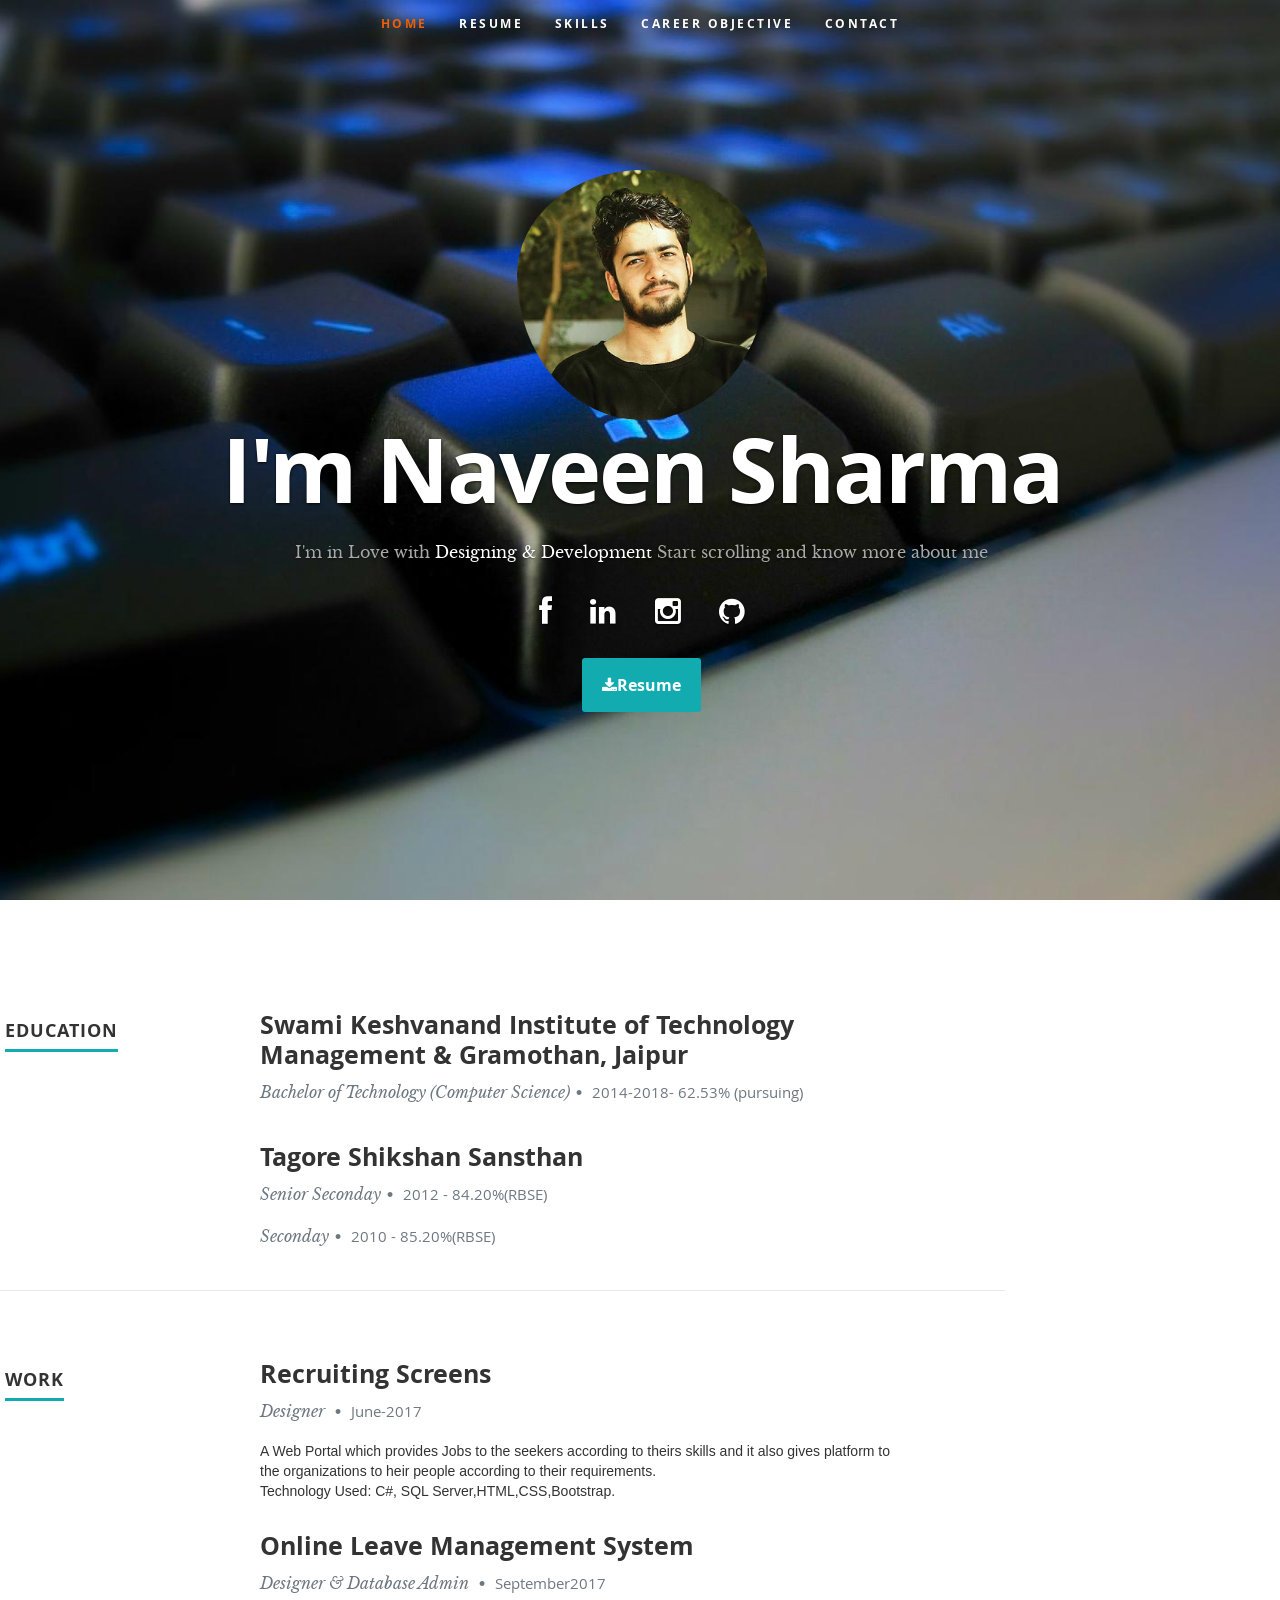
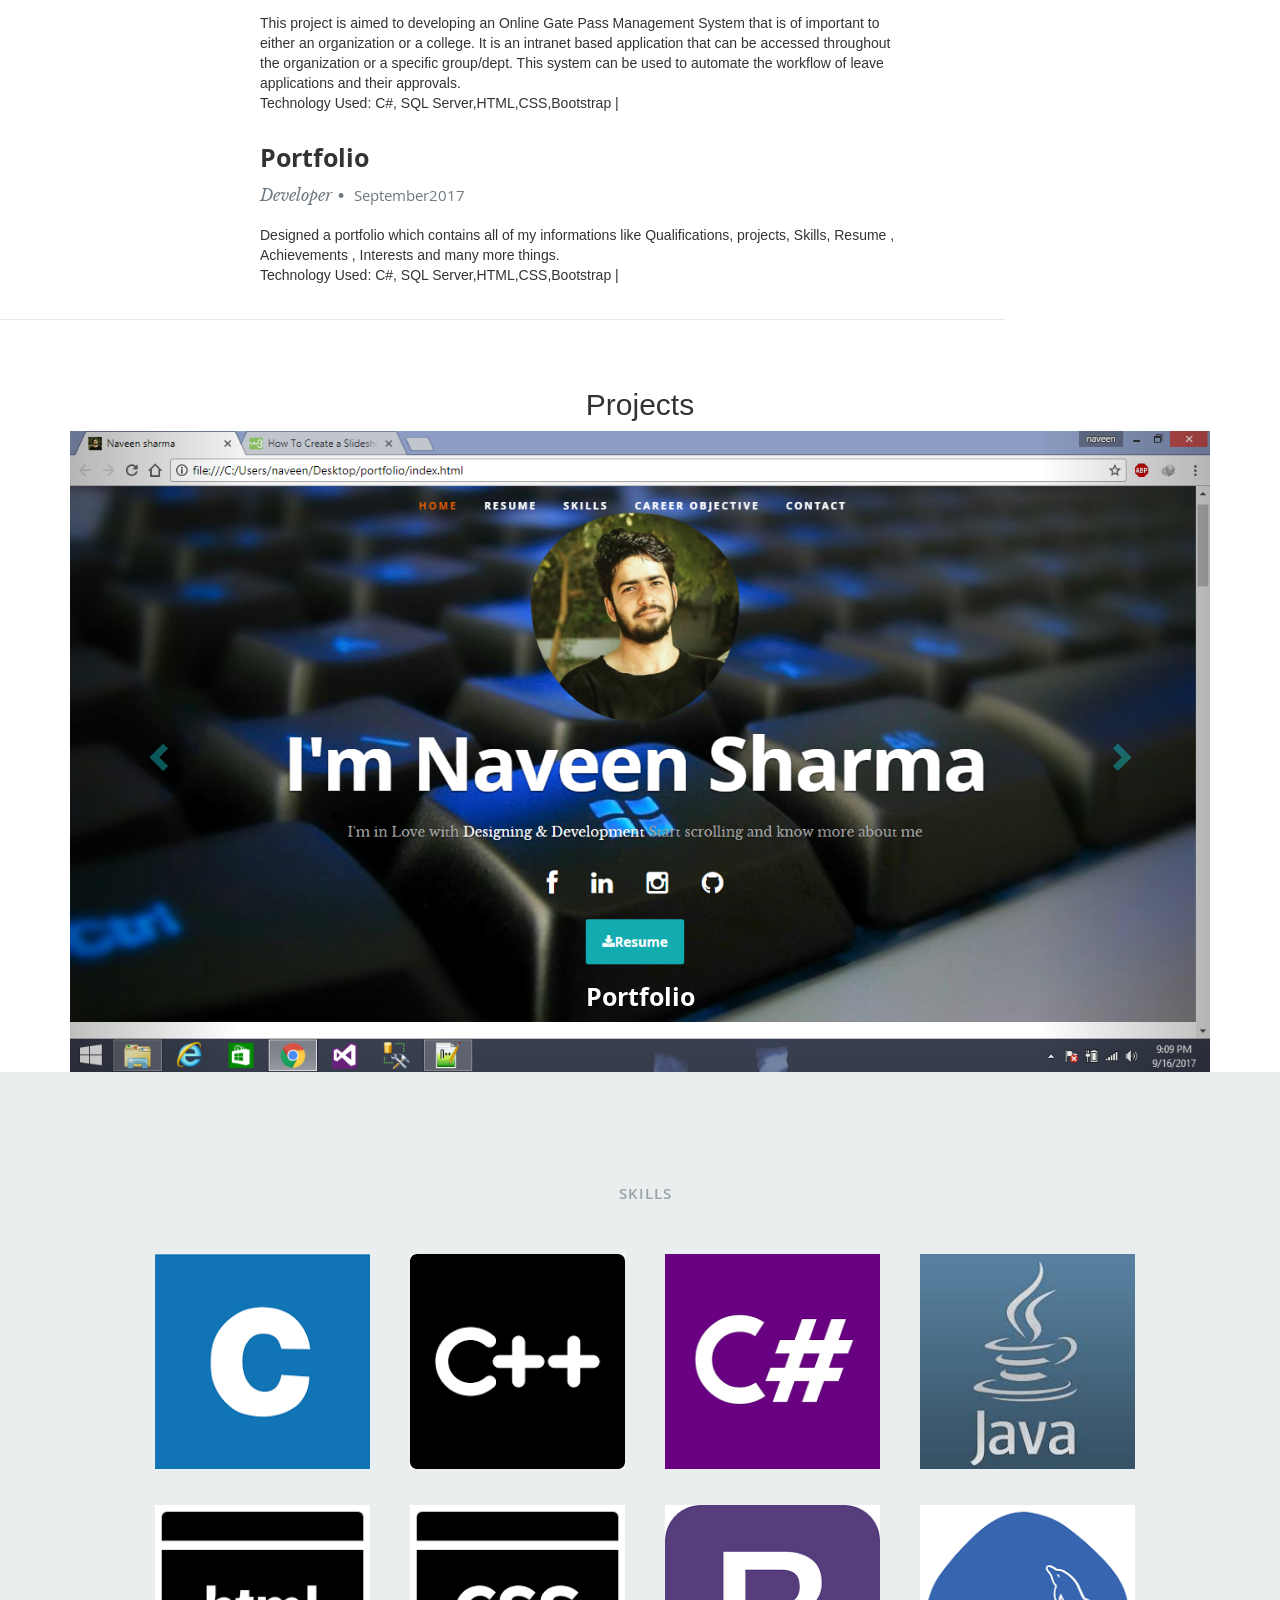
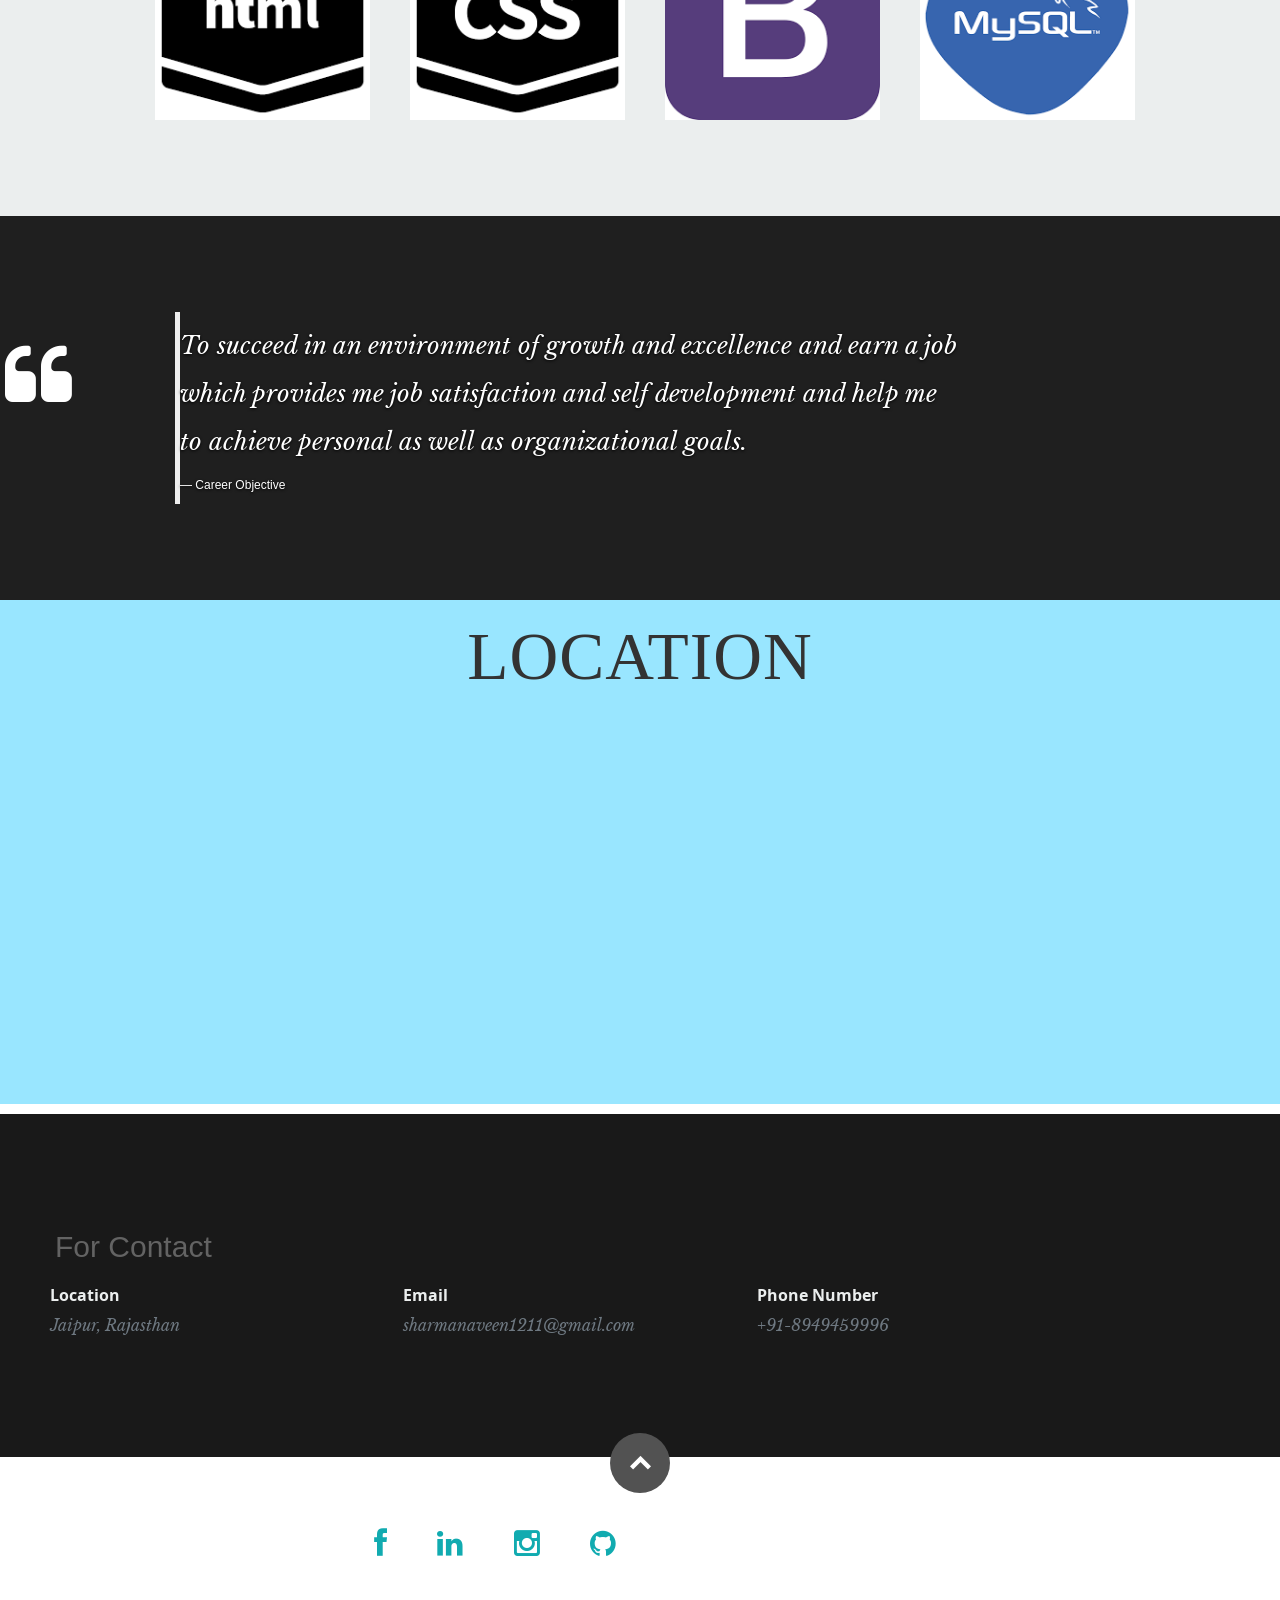
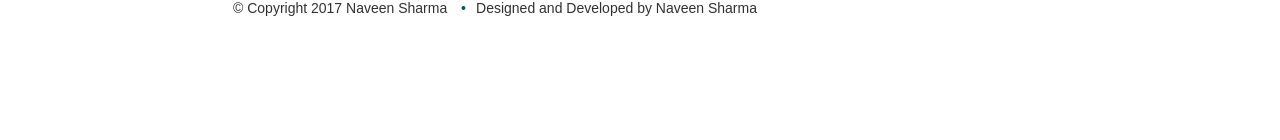
==== commit 2a2c598b: "updates mobile no" ====
--- a/index.html
+++ b/index.html
@@ -711,7 +711,7 @@
                     <i class="mdi-action-settings-phone"></i>
                   </div>
                   <h4>Phone Number</h4>
-                  <p>+91-9587121212</p>
+                  <p>+91-8949459996</p>
                 </div>
               </div>
               
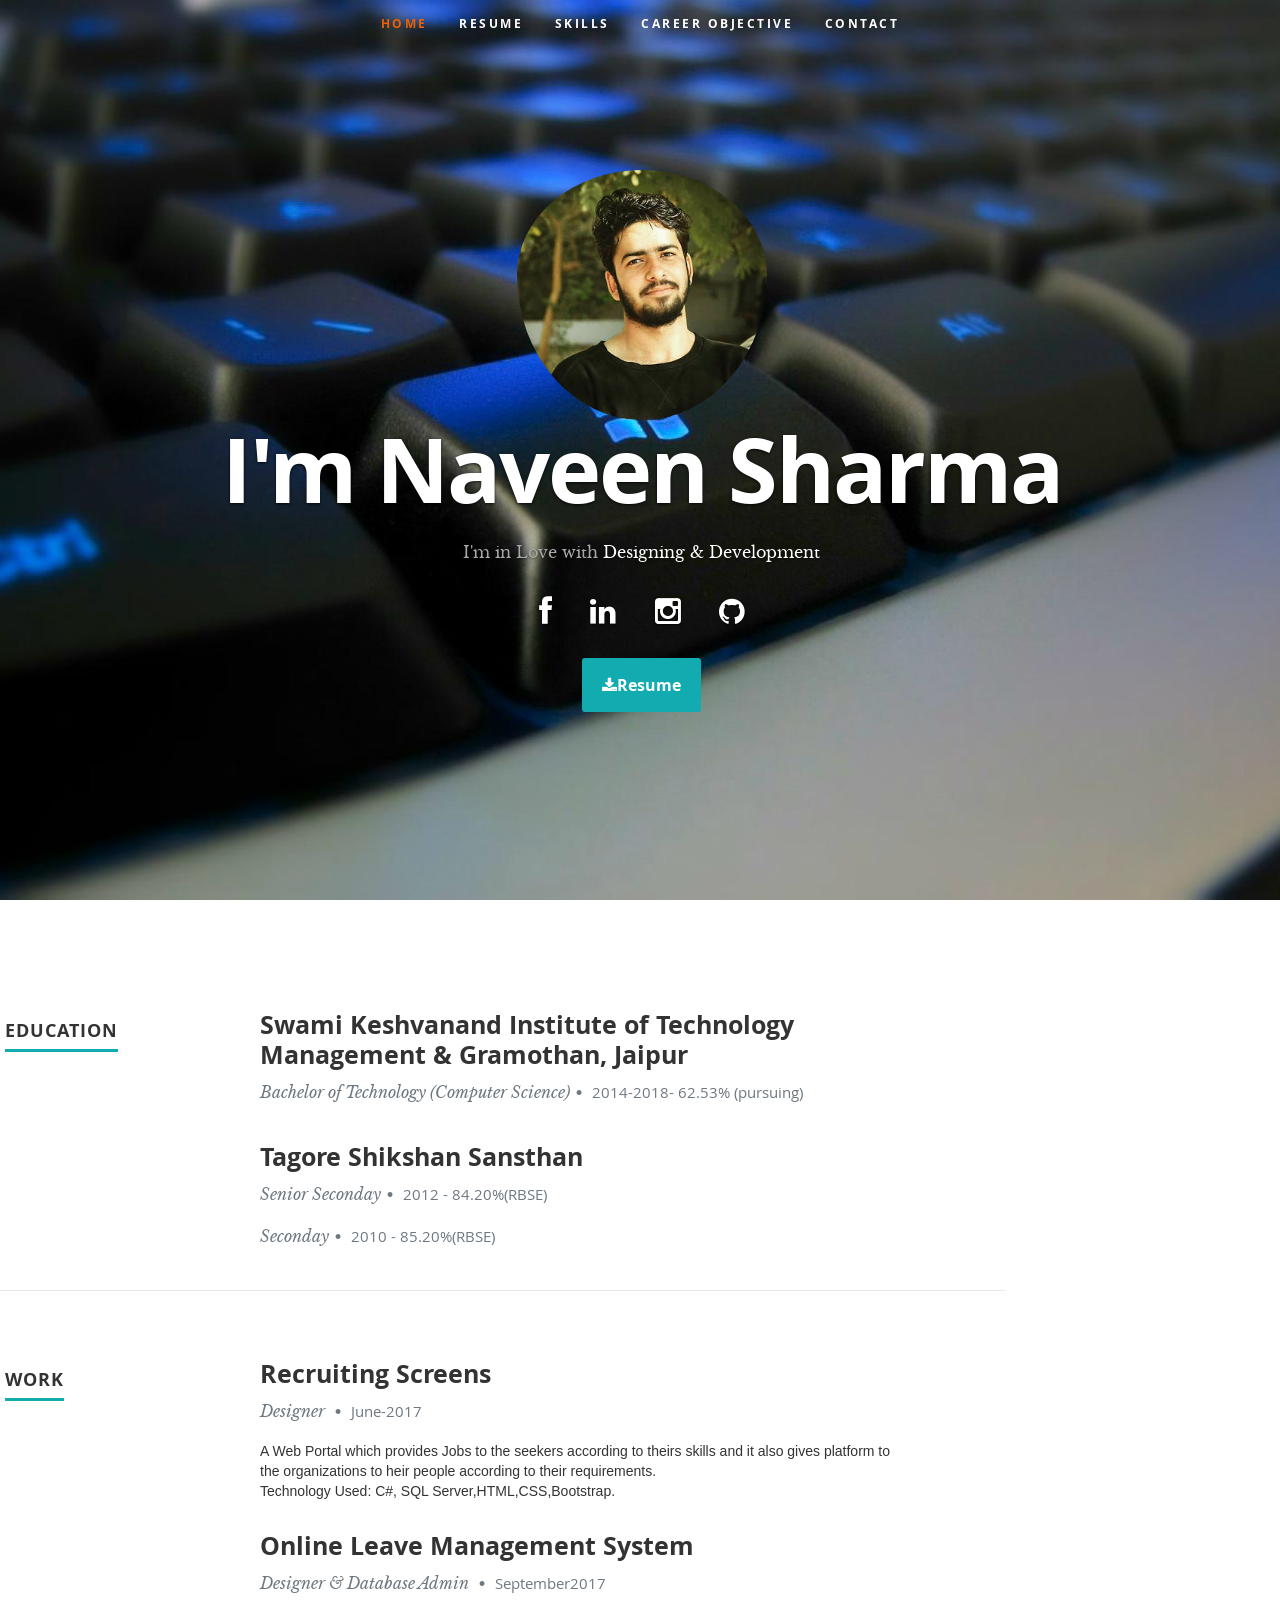
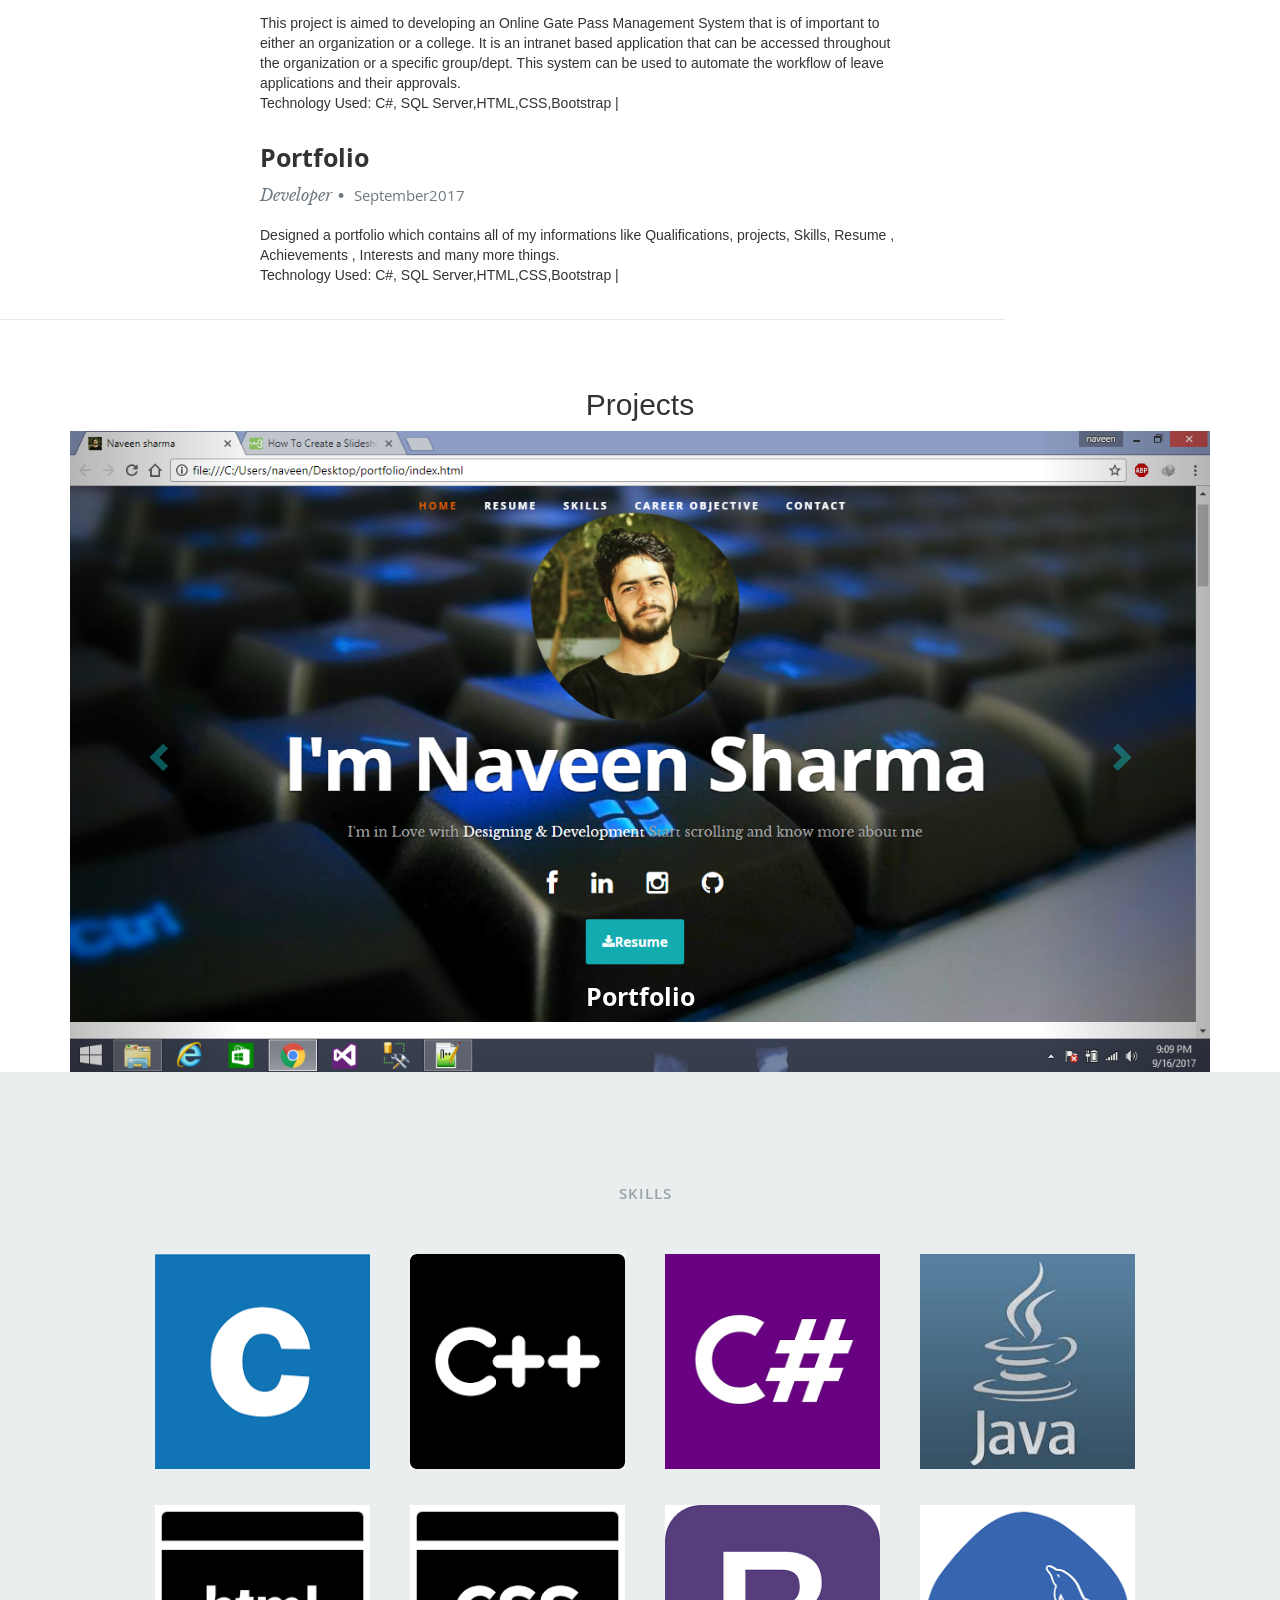
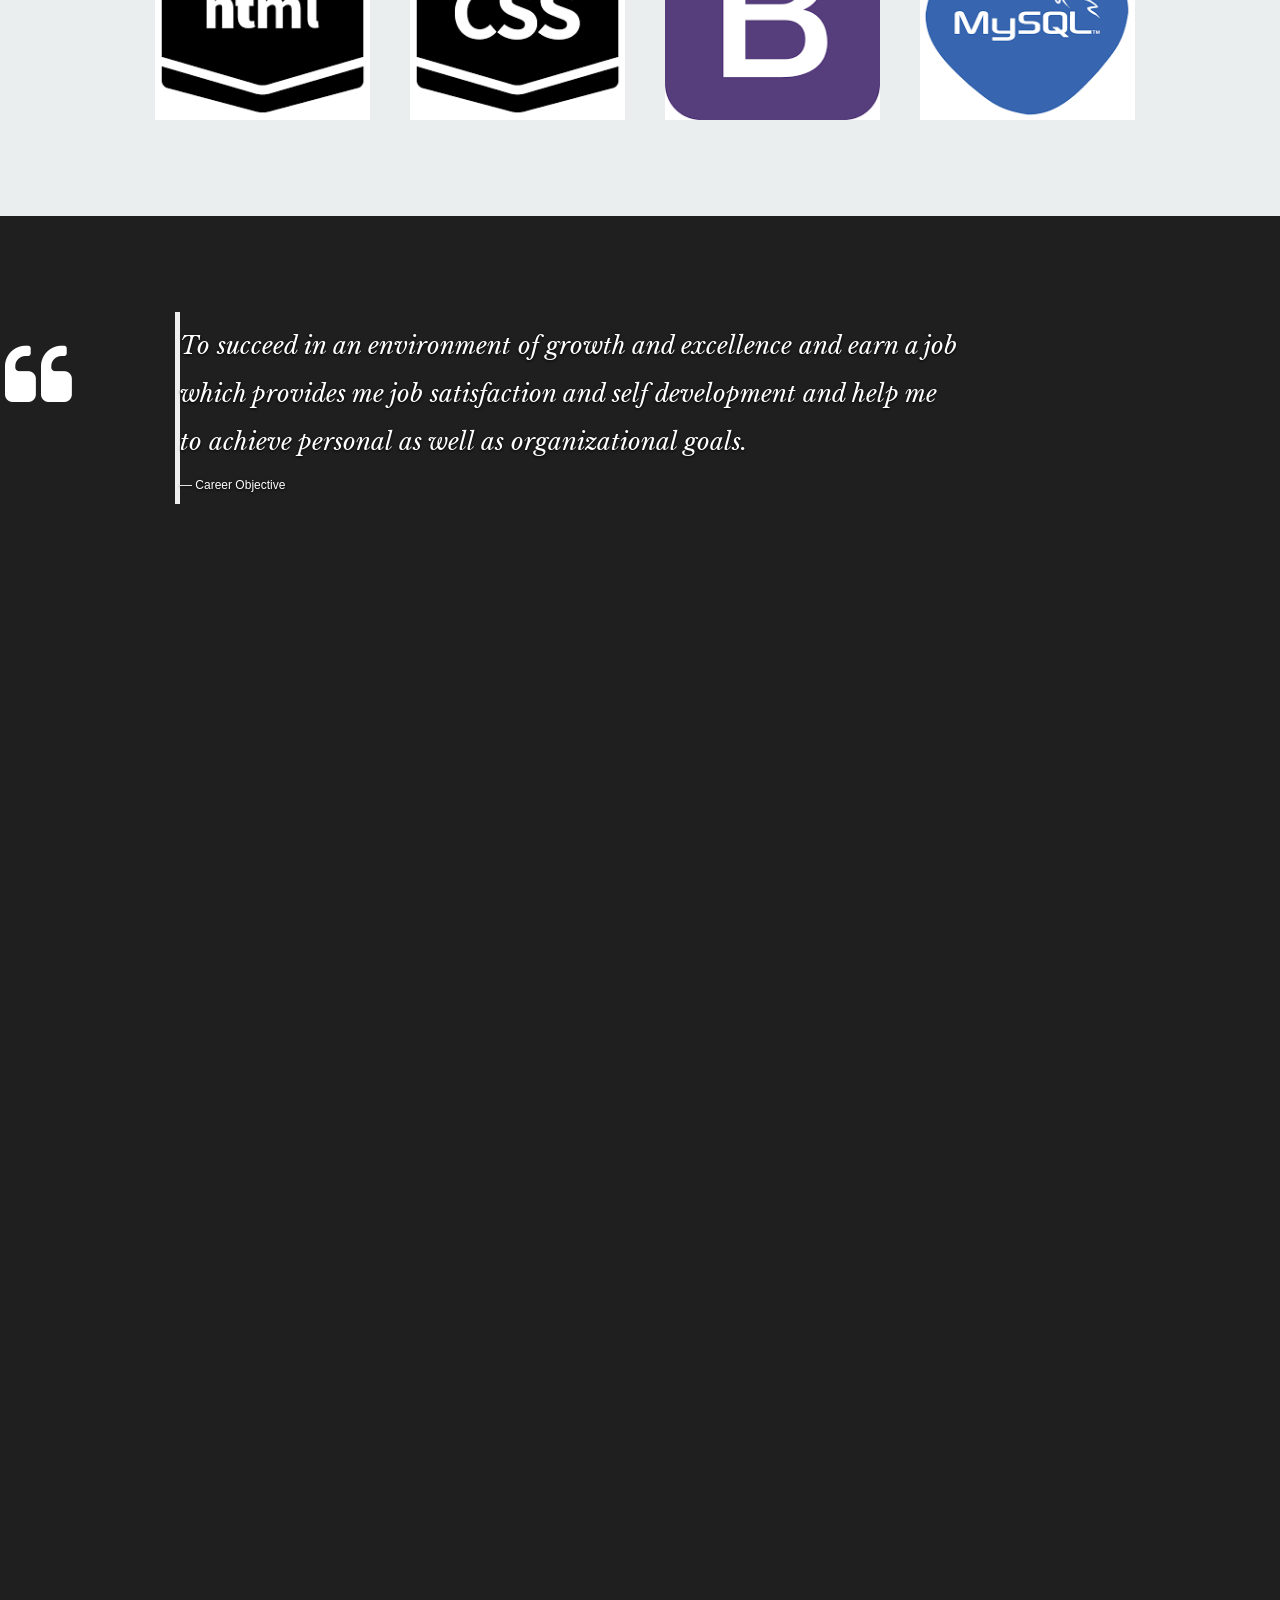
==== commit 3d85b7a1: "updates content" ====
--- a/index.html
+++ b/index.html
@@ -138,8 +138,7 @@
 		 
             <h1 class="responsive-headline" style="padding-top:0px">I'm Naveen Sharma</h1>
             <h3>I'm in Love with <span>Designing & Development</span>
-         Start  scrolling
-            and know more about me</h3>
+         </h3>
             
             <ul class="social">
                <li><a href="https://www.facebook.com/sharmanaveen1211"><i class="fa fa-facebook"></i></a></li>
@@ -478,7 +477,8 @@
 
          <!-- Modal Popup
 	      --------------------------------------------------------------- -->
-
+ 
+ <section id= "portfolio">
          <div id="modal-01" class="popup-modal mfp-hide">
 
 		      <img class="scale-with-grid" src="images/m-c.jpg" alt="" />
--- a/css/media-queries.css
+++ b/css/media-queries.css
@@ -191,10 +191,10 @@
       padding-bottom: 12px;
       padding-top: 6px;
    }
-   header .banner-text h1 { font: 68px/1.1em 'opensans-bold', sans-serif; }
+   header .banner-text h1 { font: 50px/1.1em 'opensans-bold', sans-serif; }
    header .banner-text h3 {
-      font: 16px/1.9em 'librebaskerville-regular', serif;
-      width: 85%;
+      font: 9px/1.9em 'librebaskerville-regular', serif;
+      width: 80%;
    }
    header .banner-text hr {
       width: 80%;
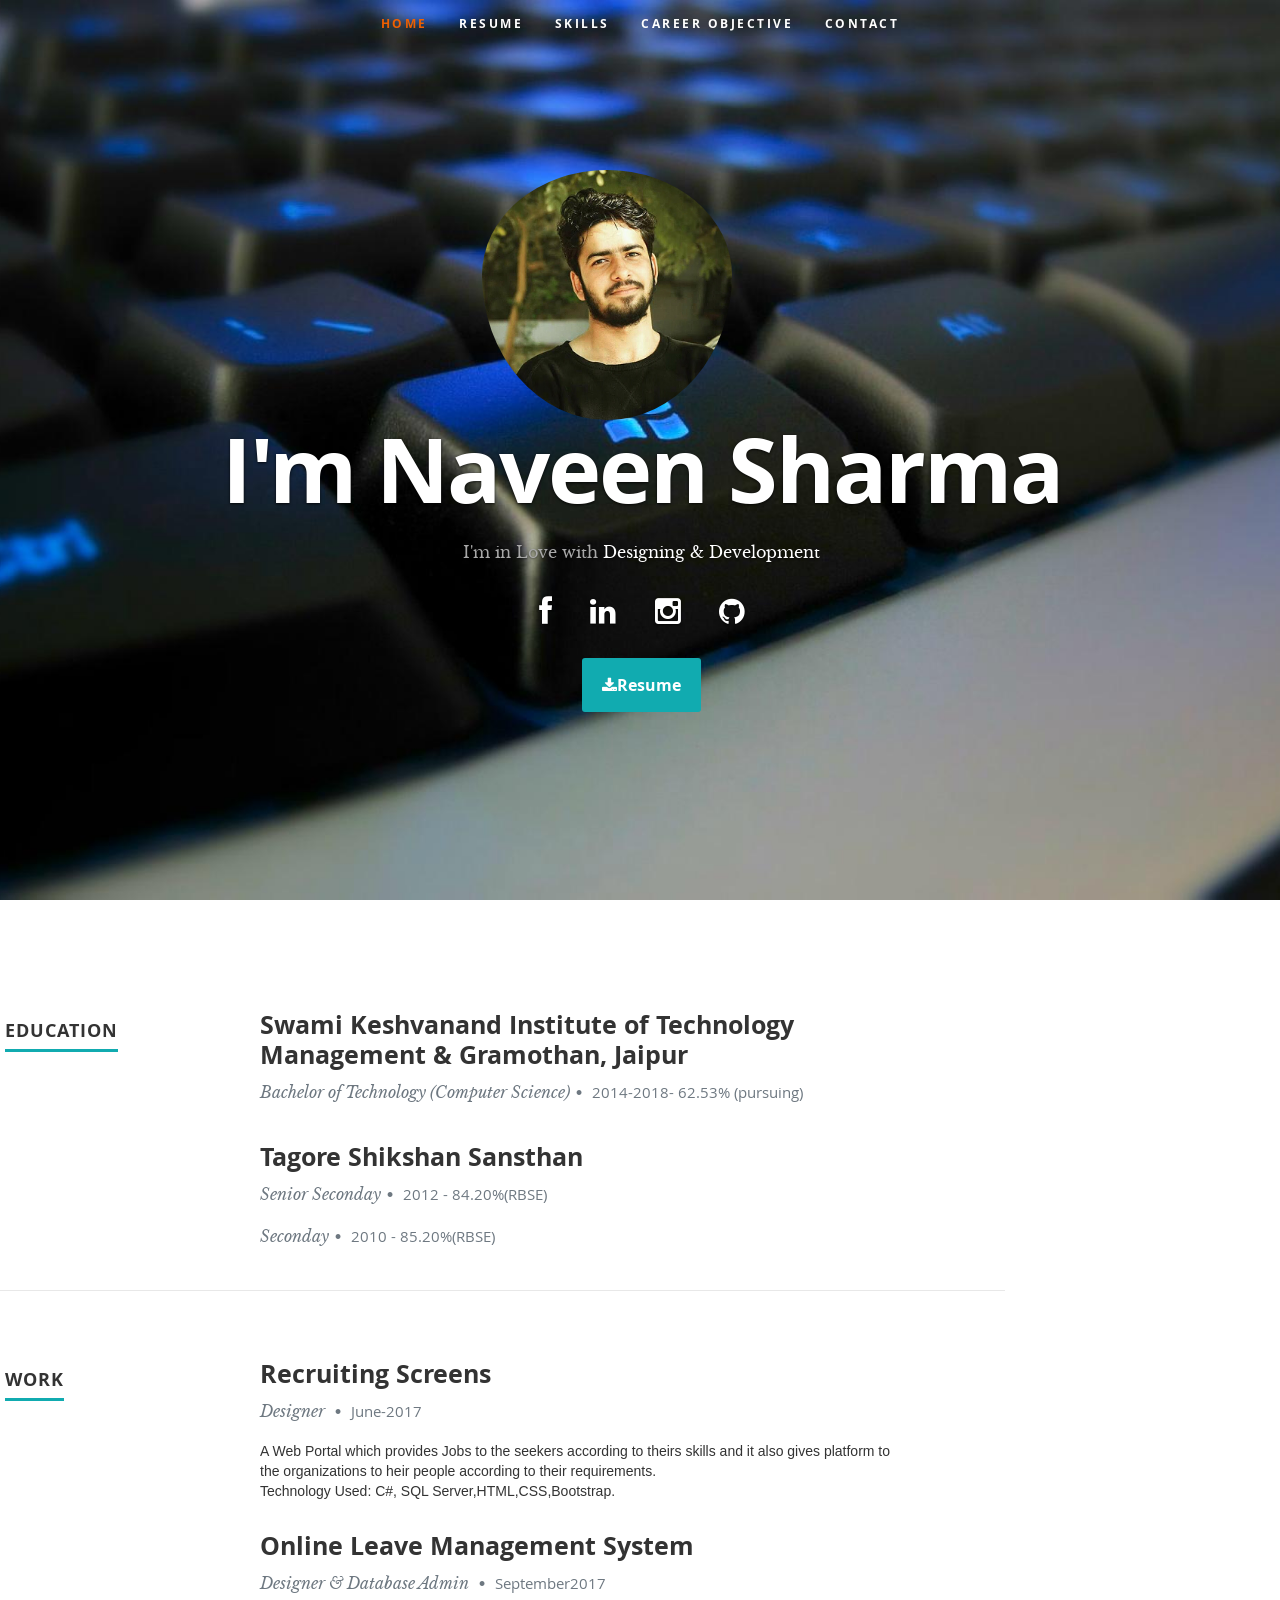
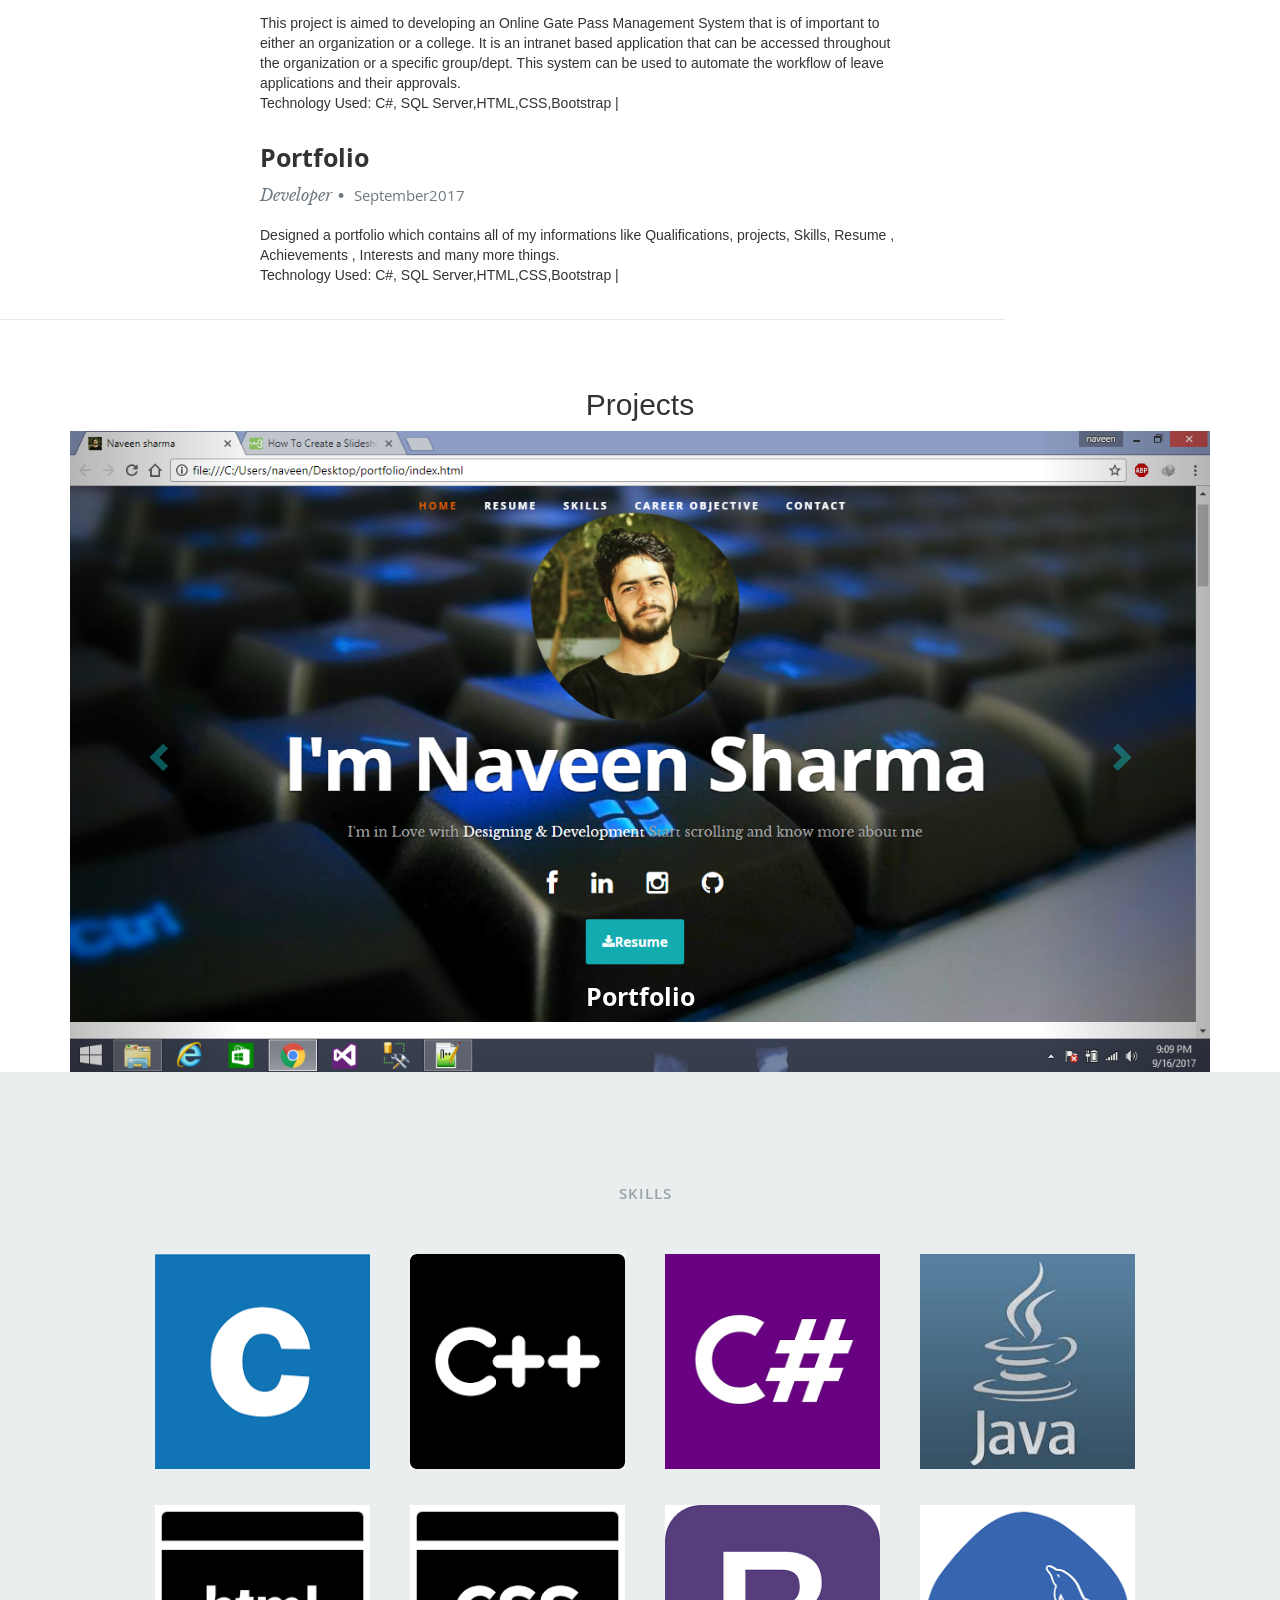
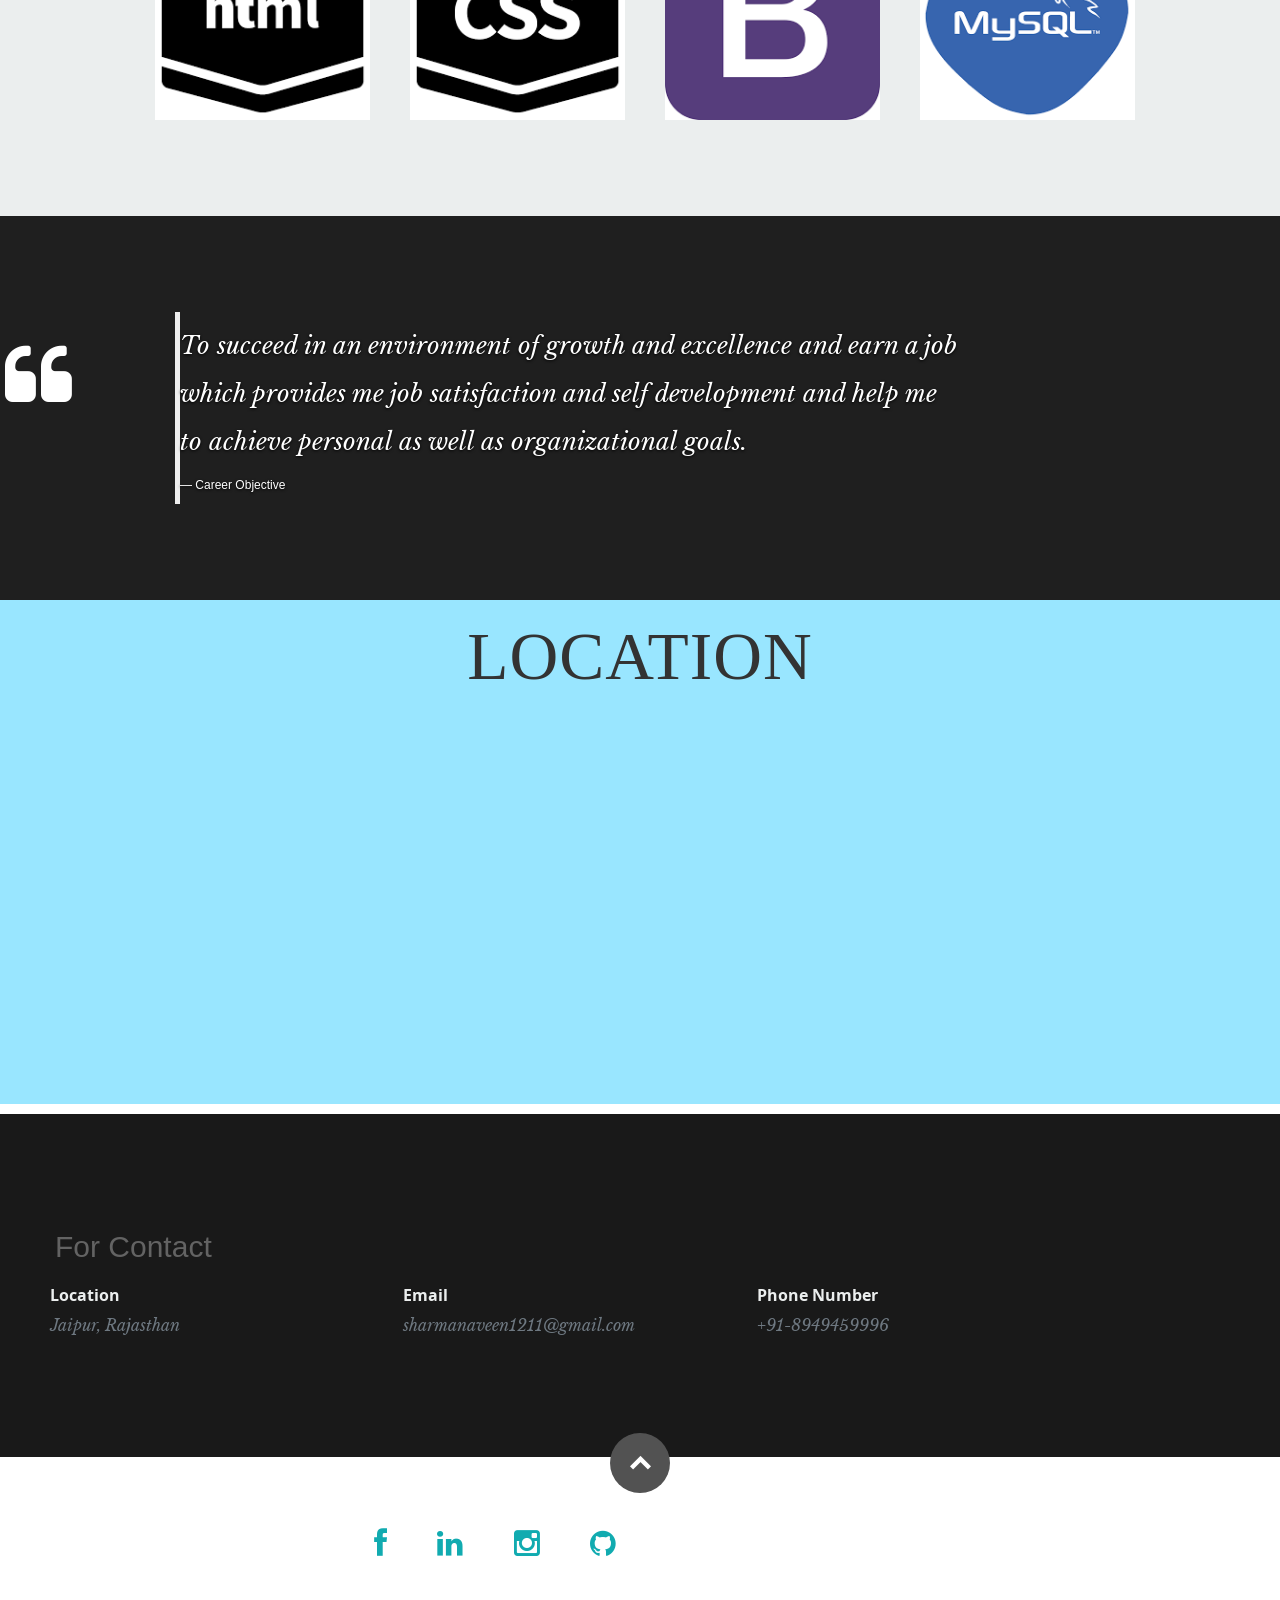
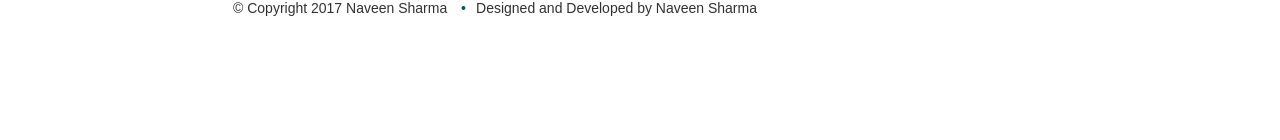
==== commit c7175060: "update image slide show updated" ====
--- a/index.html
+++ b/index.html
@@ -134,7 +134,31 @@
       <div class="row banner">
          <div class="banner-text">
 		 
-		 <img class="img-circle" src="images/dp.png" style="padding-top:40px;width:250px;height:auto;border-radius:50%">
+		 <div class="w3-content w3-section">
+	 <div class="image-circle">
+  <img  class="mySlides" src="images/dp.png" style="padding-top:40px;width:250px;height:auto;border-radius:50%; margin-left:350px">
+  <img  class="mySlides" src="images/dp1.png" style="padding-top:40px;width:250px;height:auto;border-radius:50%;margin-left:350px"> 
+  <img  class="mySlides" src="images/dp3.png" style="padding-top:40px;width:250px;height:auto;border-radius:50%;margin-left:350px">
+  <img  class="mySlides" src="images/dp5.png" style="padding-top:40px;width:250px;height:auto;border-radius:50%;margin-left:350px">
+</div>	 
+</div>
+
+<script>
+var myIndex = 0;
+carousel();
+
+function carousel() {
+    var i;
+    var x = document.getElementsByClassName("mySlides");
+    for (i = 0; i < x.length; i++) {
+       x[i].style.display = "none";  
+    }
+    myIndex++;
+    if (myIndex > x.length) {myIndex = 1}    
+    x[myIndex-1].style.display = "block";  
+    setTimeout(carousel, 4000); // Change image every 2 seconds
+}
+</script>
 		 
             <h1 class="responsive-headline" style="padding-top:0px">I'm Naveen Sharma</h1>
             <h3>I'm in Love with <span>Designing & Development</span>
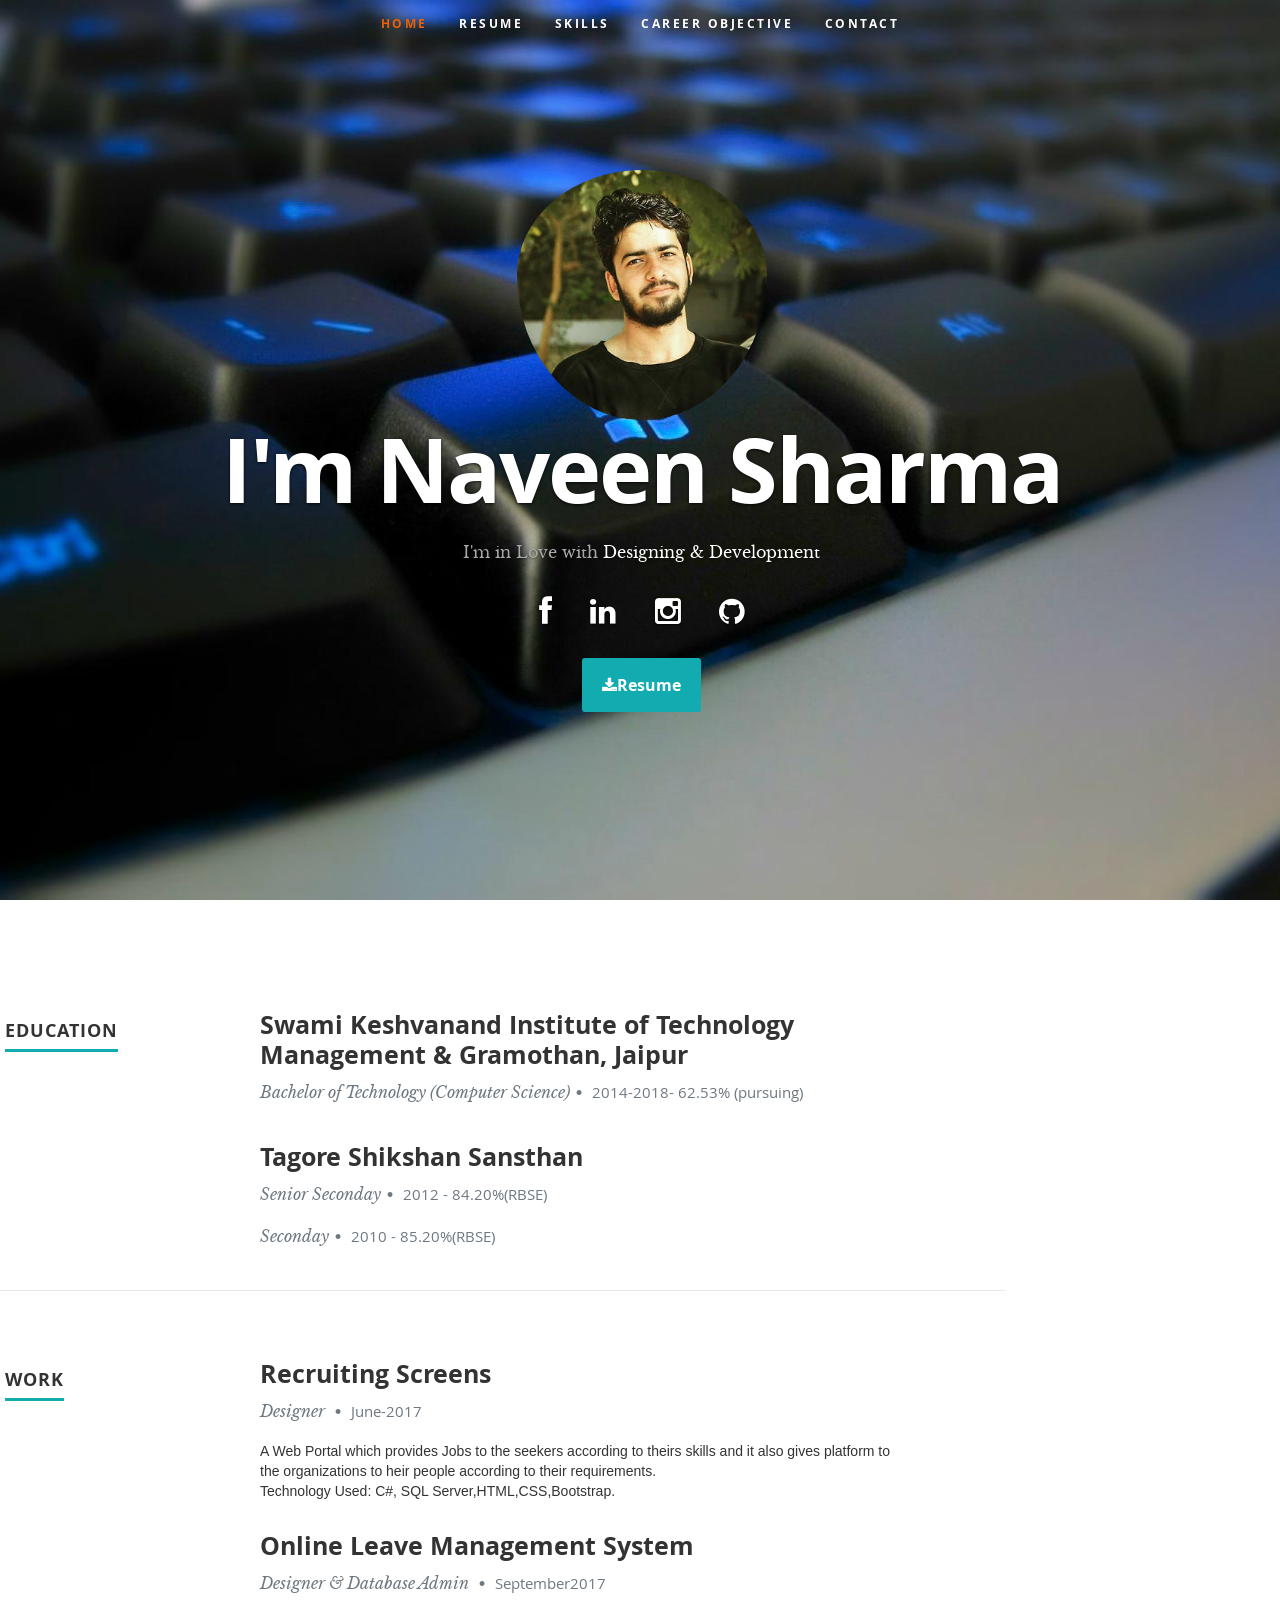
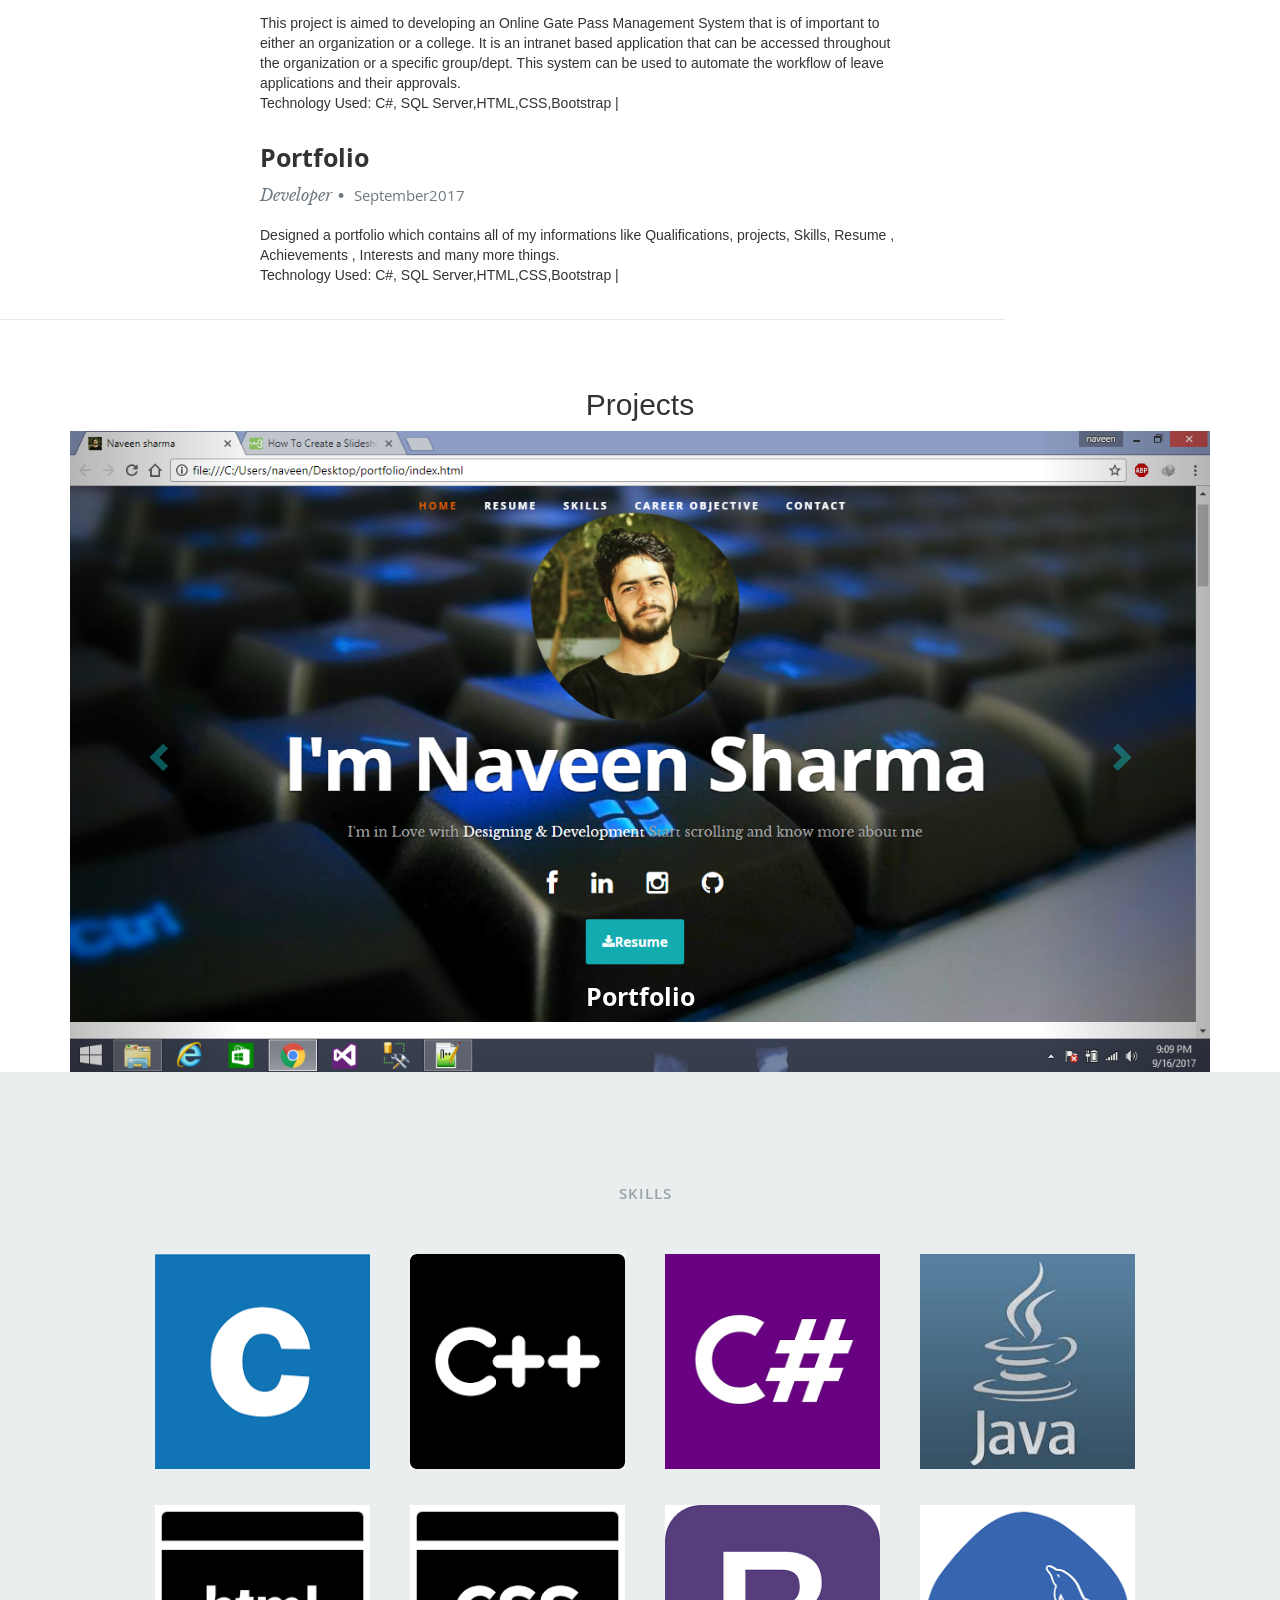
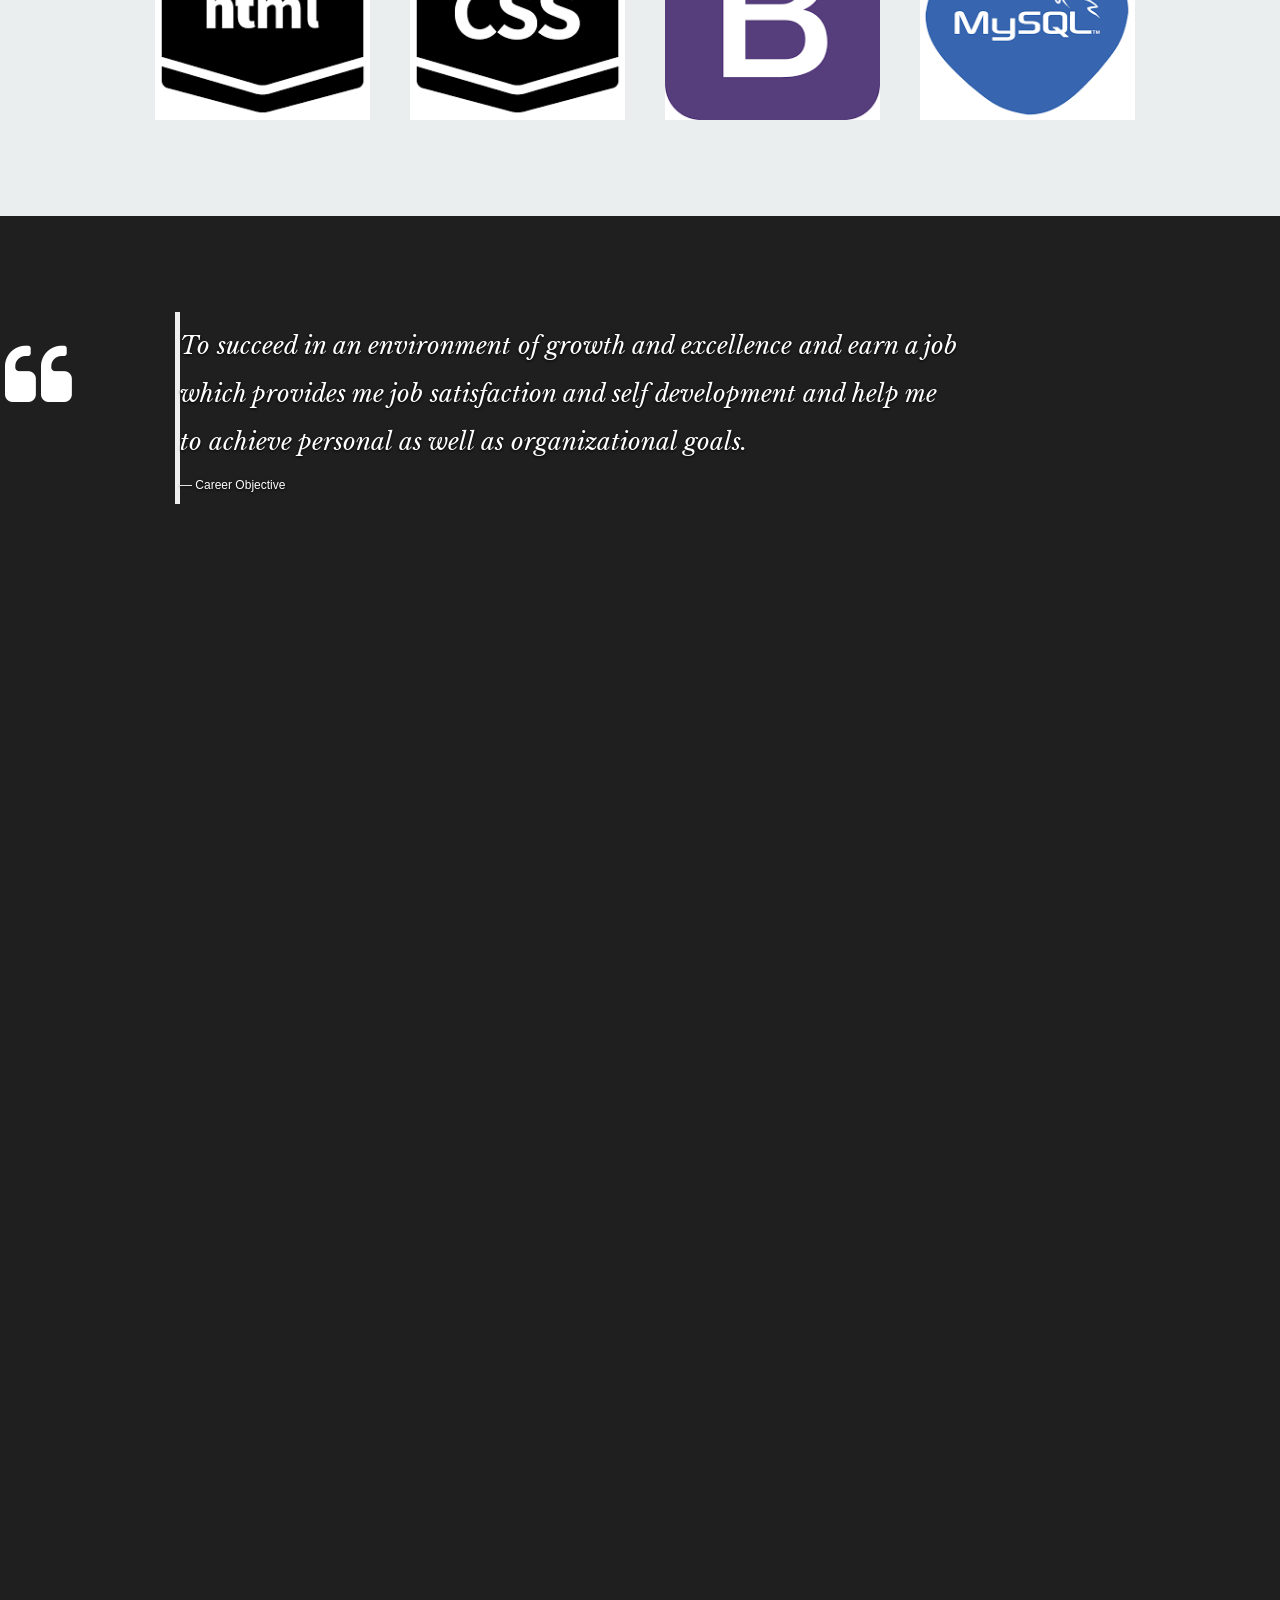
==== commit 9ad3ff79: "updates few" ====
--- a/index.html
+++ b/index.html
@@ -135,30 +135,9 @@
          <div class="banner-text">
 		 
 		 <div class="w3-content w3-section">
-	 <div class="image-circle">
-  <img  class="mySlides" src="images/dp.png" style="padding-top:40px;width:250px;height:auto;border-radius:50%; margin-left:350px">
-  <img  class="mySlides" src="images/dp1.png" style="padding-top:40px;width:250px;height:auto;border-radius:50%;margin-left:350px"> 
-  <img  class="mySlides" src="images/dp3.png" style="padding-top:40px;width:250px;height:auto;border-radius:50%;margin-left:350px">
-  <img  class="mySlides" src="images/dp5.png" style="padding-top:40px;width:250px;height:auto;border-radius:50%;margin-left:350px">
-</div>	 
-</div>
-
-<script>
-var myIndex = 0;
-carousel();
-
-function carousel() {
-    var i;
-    var x = document.getElementsByClassName("mySlides");
-    for (i = 0; i < x.length; i++) {
-       x[i].style.display = "none";  
-    }
-    myIndex++;
-    if (myIndex > x.length) {myIndex = 1}    
-    x[myIndex-1].style.display = "block";  
-    setTimeout(carousel, 4000); // Change image every 2 seconds
-}
-</script>
+	
+  <img  class="img-circle" src="images/dp.png" style="padding-top:40px;width:250px;height:auto;border-radius:50%; align:center">
+  
 		 
             <h1 class="responsive-headline" style="padding-top:0px">I'm Naveen Sharma</h1>
             <h3>I'm in Love with <span>Designing & Development</span>
--- a/css/media-queries.css
+++ b/css/media-queries.css
@@ -1,6 +1,6 @@
 /* ==================================================================
 
-*   Ceevee Media Queries
+*   portfolio Media Queries
 *   url: styleshout.com
 *   03-18-2014
 
